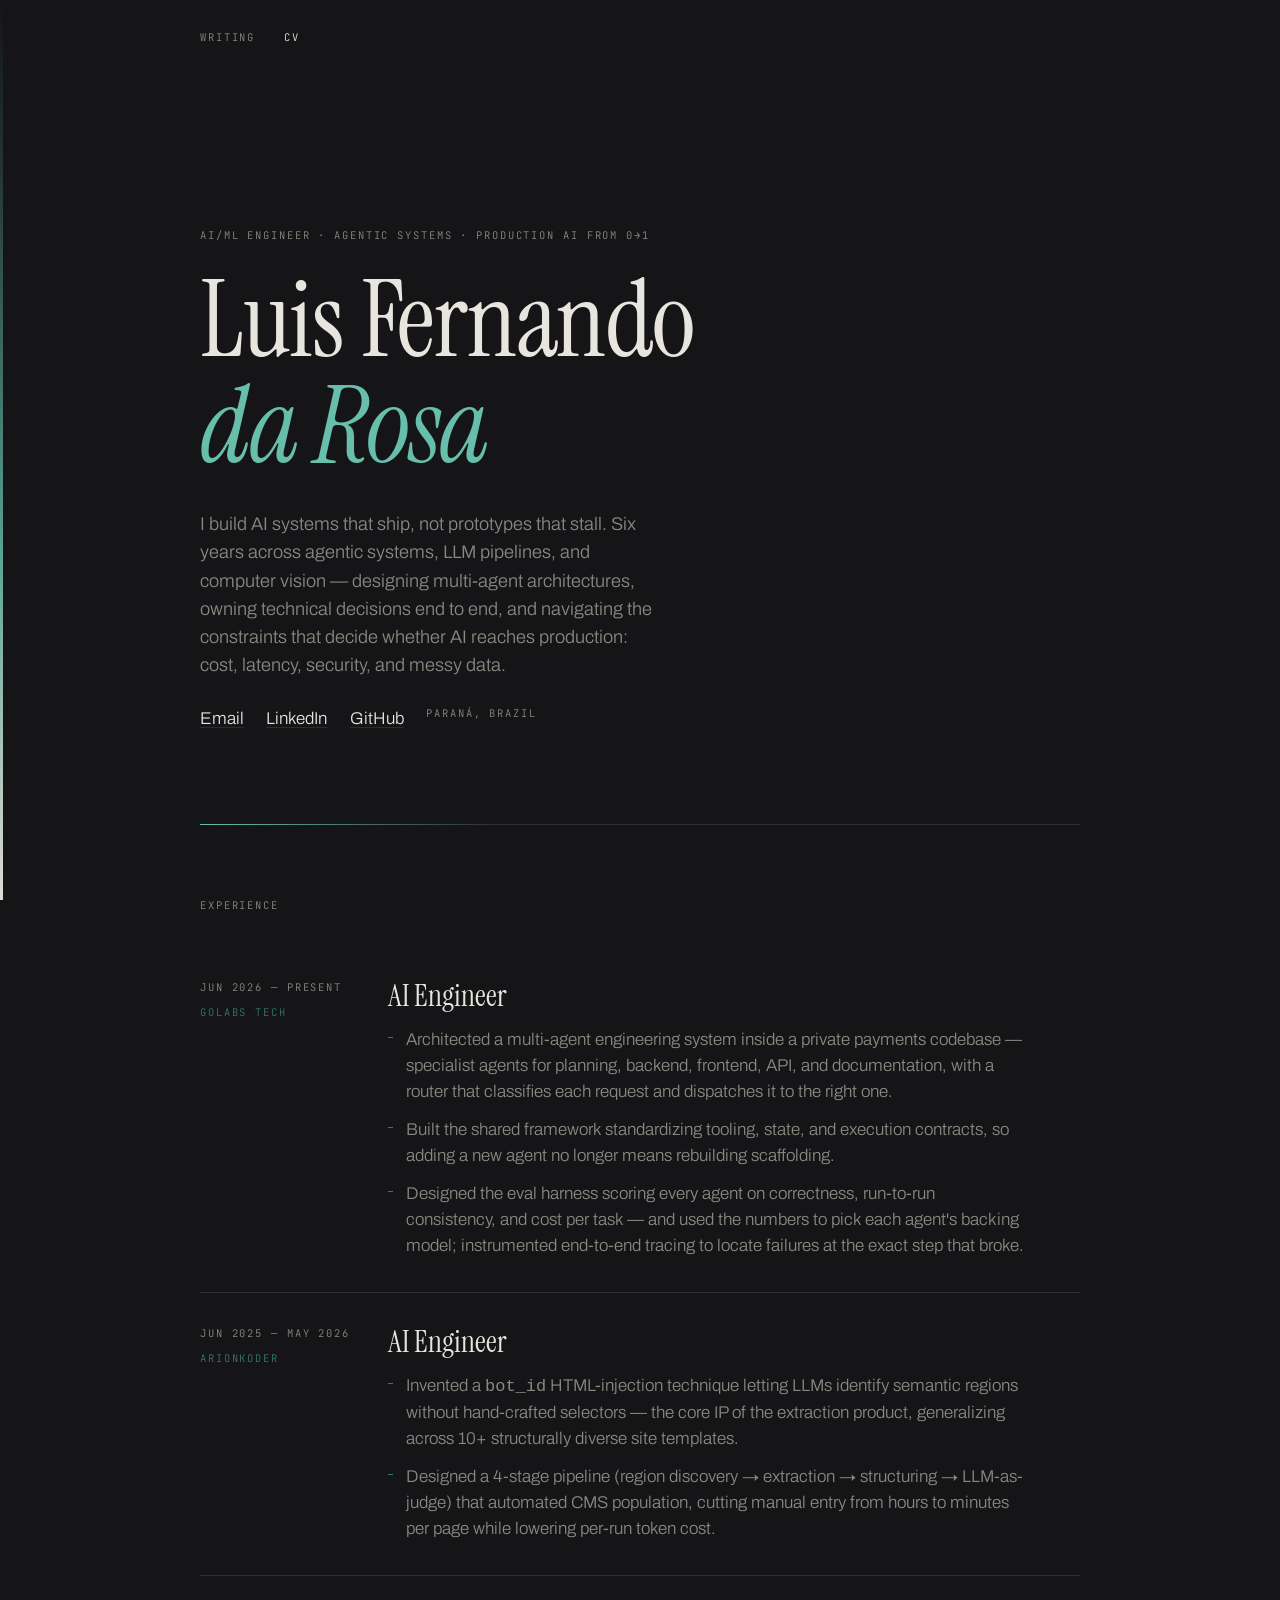
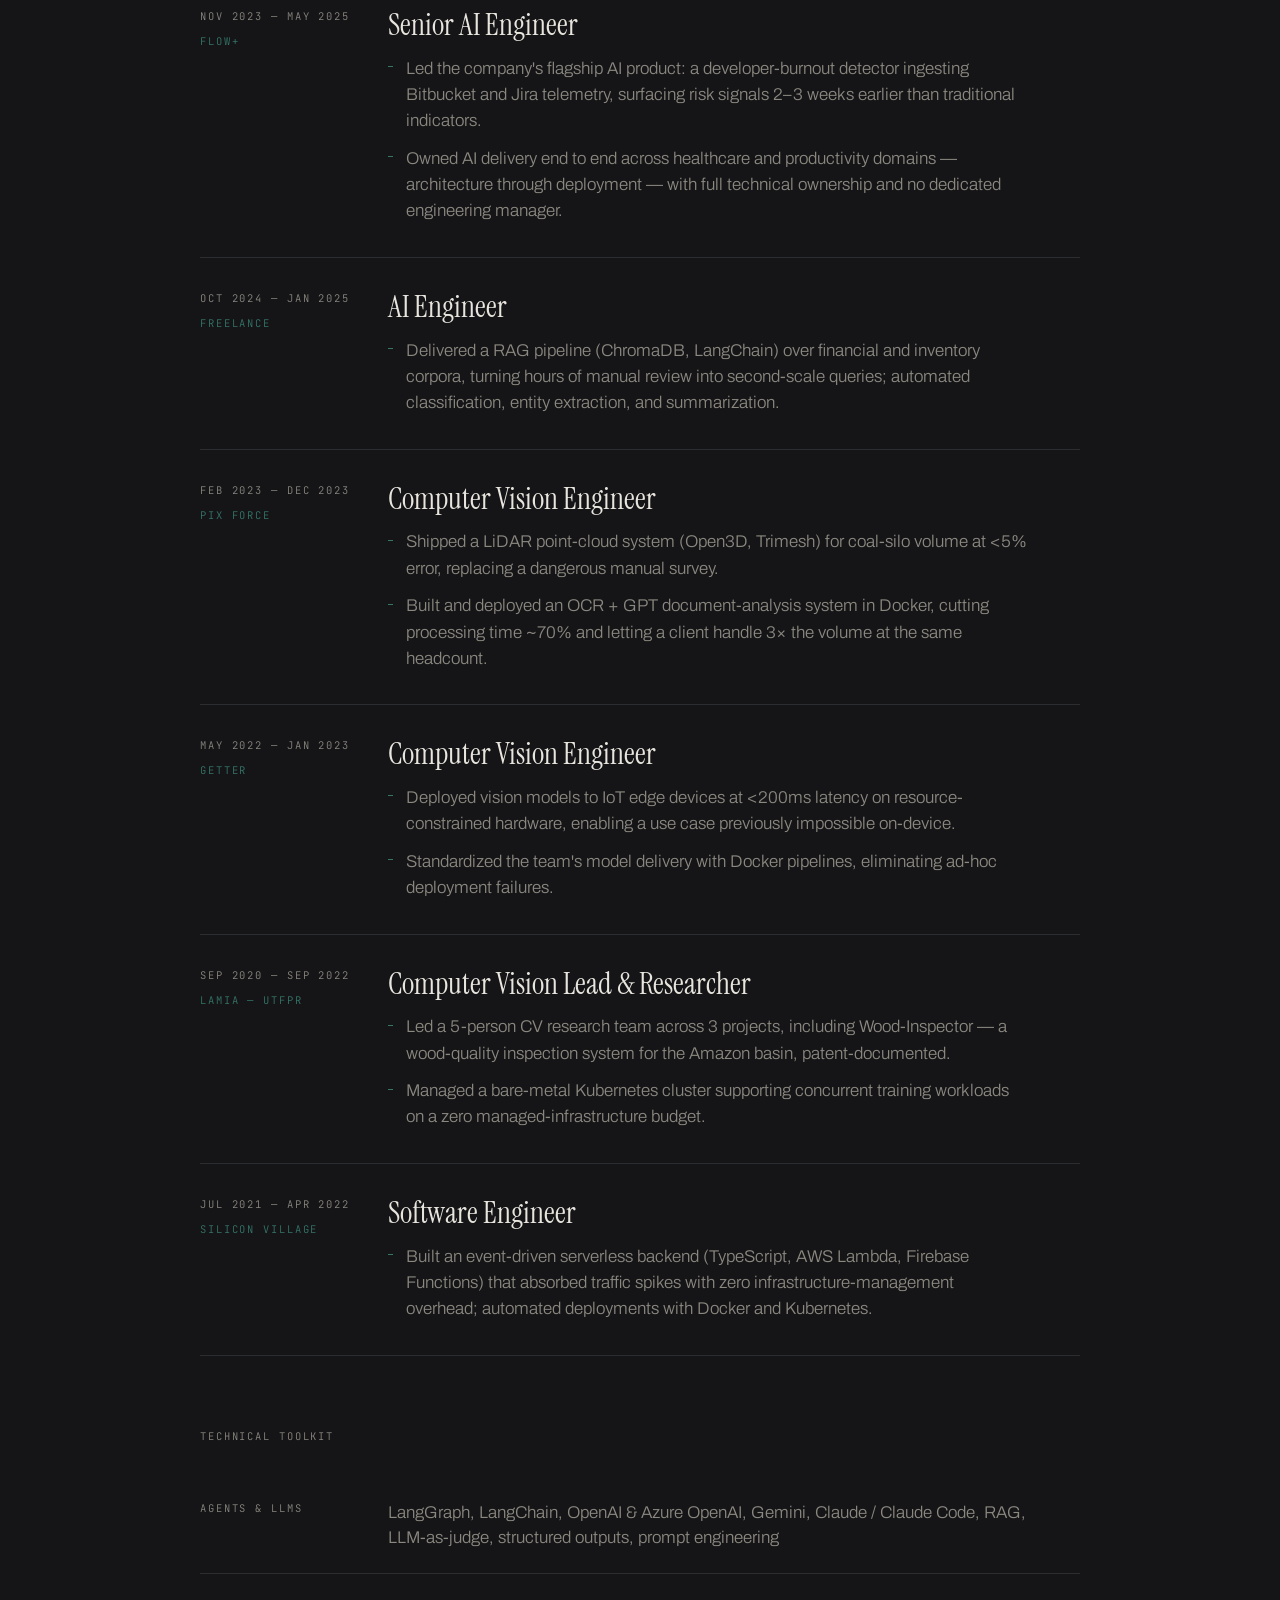
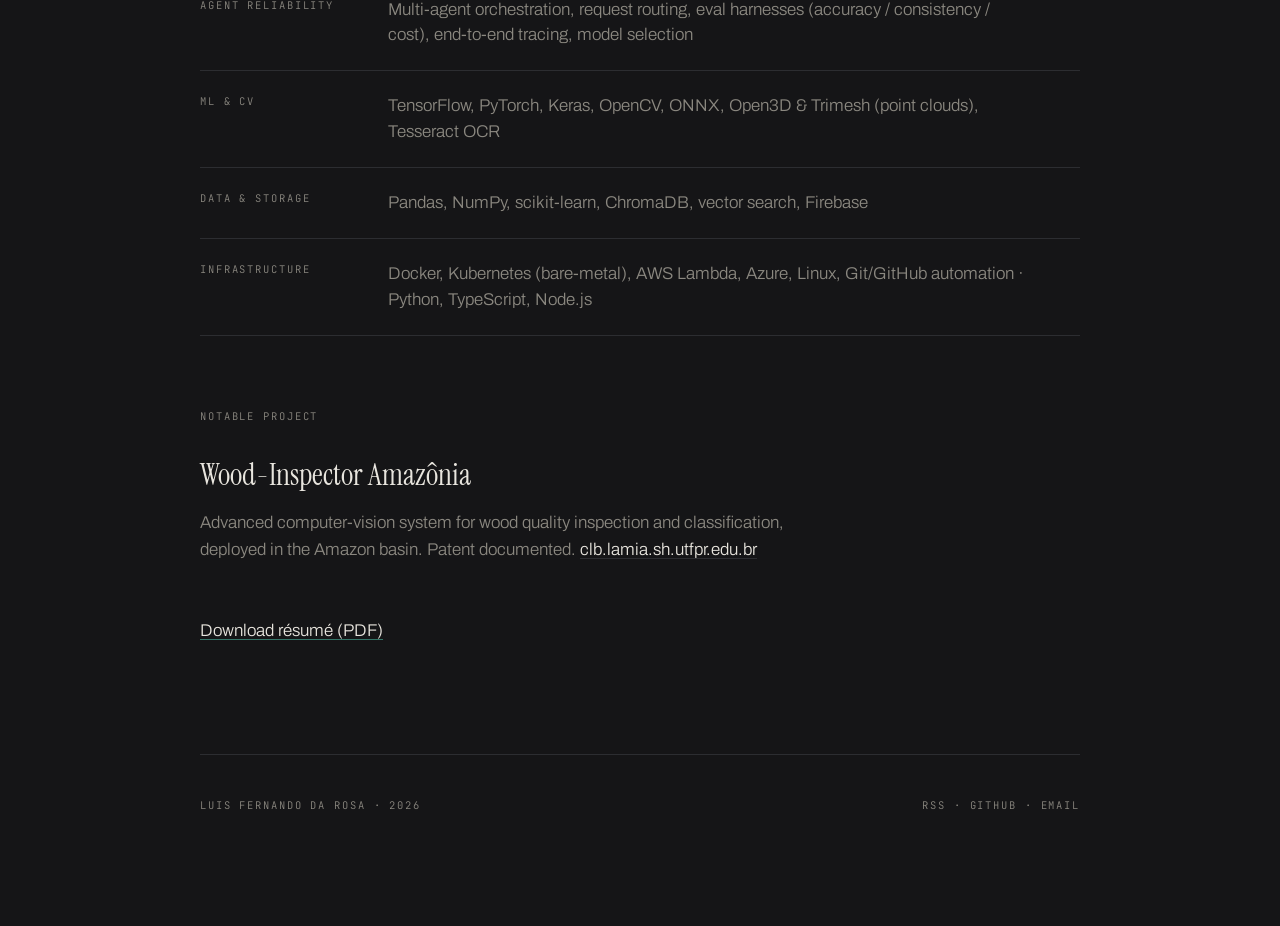
==== cv.html @ c7a93b32 "feat: add experience-led CV page in the Bevel style Co-Authored-By: Claude Opus 4.8 <noreply@anthrop" ====
<!DOCTYPE html>
<html lang="en">
<head>
<meta charset="utf-8">
<meta name="viewport" content="width=device-width, initial-scale=1">
<title>CV · Luis Fernando da Rosa</title>
<link rel="preconnect" href="https://fonts.googleapis.com">
<link rel="preconnect" href="https://fonts.gstatic.com" crossorigin>
<link href="https://fonts.googleapis.com/css2?family=Instrument+Serif:ital@0;1&family=Archivo:wght@300;400;500&family=JetBrains+Mono:wght@400&display=swap" rel="stylesheet">
<link rel="stylesheet" href="assets/css/bevel.css">
</head>
<body>
<div class="bevel" aria-hidden="true"></div>

<div class="wrap">
  <nav class="topnav" aria-label="Primary">
    <a class="label" href="index.html">Writing</a>
    <a class="label" href="cv.html" aria-current="page">CV</a>
  </nav>

  <header class="masthead">
    <div class="label">AI/ML Engineer · Agentic Systems · Production AI from 0→1</div>
    <h1 class="namemark">Luis Fernando <em>da Rosa</em></h1>
    <p class="cv-lede">I build AI systems that ship, not prototypes that stall. Six years across agentic systems, LLM pipelines, and computer vision — designing multi-agent architectures, owning technical decisions end to end, and navigating the constraints that decide whether AI reaches production: cost, latency, security, and messy data.</p>
    <div class="cv-contact">
      <a href="mailto:luis.fer.rosa@hotmail.com">Email</a>
      <a href="https://www.linkedin.com/in/luisfernandodarosa">LinkedIn</a>
      <a href="https://github.com/LuisFernandoRosa">GitHub</a>
      <span class="label">Paraná, Brazil</span>
    </div>
    <div class="edge-rule"></div>
  </header>

  <section class="cv-section" aria-label="Experience">
    <span class="label">Experience</span>

    <div class="role">
      <div class="role-side"><span class="label">Jun 2026 — Present</span><span class="label">Golabs Tech</span></div>
      <div>
        <h2 class="role-title">AI Engineer</h2>
        <ul class="role-bullets">
          <li>Architected a multi-agent engineering system inside a private payments codebase — specialist agents for planning, backend, frontend, API, and documentation, with a router that classifies each request and dispatches it to the right one.</li>
          <li>Built the shared framework standardizing tooling, state, and execution contracts, so adding a new agent no longer means rebuilding scaffolding.</li>
          <li>Designed the eval harness scoring every agent on correctness, run-to-run consistency, and cost per task — and used the numbers to pick each agent's backing model; instrumented end-to-end tracing to locate failures at the exact step that broke.</li>
        </ul>
      </div>
    </div>

    <div class="role">
      <div class="role-side"><span class="label">Jun 2025 — May 2026</span><span class="label">Arionkoder</span></div>
      <div>
        <h2 class="role-title">AI Engineer</h2>
        <ul class="role-bullets">
          <li>Invented a <code>bot_id</code> HTML-injection technique letting LLMs identify semantic regions without hand-crafted selectors — the core IP of the extraction product, generalizing across 10+ structurally diverse site templates.</li>
          <li>Designed a 4-stage pipeline (region discovery → extraction → structuring → LLM-as-judge) that automated CMS population, cutting manual entry from hours to minutes per page while lowering per-run token cost.</li>
        </ul>
      </div>
    </div>

    <div class="role">
      <div class="role-side"><span class="label">Nov 2023 — May 2025</span><span class="label">Flow+</span></div>
      <div>
        <h2 class="role-title">Senior AI Engineer</h2>
        <ul class="role-bullets">
          <li>Led the company's flagship AI product: a developer-burnout detector ingesting Bitbucket and Jira telemetry, surfacing risk signals 2–3 weeks earlier than traditional indicators.</li>
          <li>Owned AI delivery end to end across healthcare and productivity domains — architecture through deployment — with full technical ownership and no dedicated engineering manager.</li>
        </ul>
      </div>
    </div>

    <div class="role">
      <div class="role-side"><span class="label">Oct 2024 — Jan 2025</span><span class="label">Freelance</span></div>
      <div>
        <h2 class="role-title">AI Engineer</h2>
        <ul class="role-bullets">
          <li>Delivered a RAG pipeline (ChromaDB, LangChain) over financial and inventory corpora, turning hours of manual review into second-scale queries; automated classification, entity extraction, and summarization.</li>
        </ul>
      </div>
    </div>

    <div class="role">
      <div class="role-side"><span class="label">Feb 2023 — Dec 2023</span><span class="label">Pix Force</span></div>
      <div>
        <h2 class="role-title">Computer Vision Engineer</h2>
        <ul class="role-bullets">
          <li>Shipped a LiDAR point-cloud system (Open3D, Trimesh) for coal-silo volume at &lt;5% error, replacing a dangerous manual survey.</li>
          <li>Built and deployed an OCR + GPT document-analysis system in Docker, cutting processing time ~70% and letting a client handle 3× the volume at the same headcount.</li>
        </ul>
      </div>
    </div>

    <div class="role">
      <div class="role-side"><span class="label">May 2022 — Jan 2023</span><span class="label">GETTER</span></div>
      <div>
        <h2 class="role-title">Computer Vision Engineer</h2>
        <ul class="role-bullets">
          <li>Deployed vision models to IoT edge devices at &lt;200ms latency on resource-constrained hardware, enabling a use case previously impossible on-device.</li>
          <li>Standardized the team's model delivery with Docker pipelines, eliminating ad-hoc deployment failures.</li>
        </ul>
      </div>
    </div>

    <div class="role">
      <div class="role-side"><span class="label">Sep 2020 — Sep 2022</span><span class="label">LAMIA — UTFPR</span></div>
      <div>
        <h2 class="role-title">Computer Vision Lead &amp; Researcher</h2>
        <ul class="role-bullets">
          <li>Led a 5-person CV research team across 3 projects, including Wood-Inspector — a wood-quality inspection system for the Amazon basin, patent-documented.</li>
          <li>Managed a bare-metal Kubernetes cluster supporting concurrent training workloads on a zero managed-infrastructure budget.</li>
        </ul>
      </div>
    </div>

    <div class="role">
      <div class="role-side"><span class="label">Jul 2021 — Apr 2022</span><span class="label">Silicon Village</span></div>
      <div>
        <h2 class="role-title">Software Engineer</h2>
        <ul class="role-bullets">
          <li>Built an event-driven serverless backend (TypeScript, AWS Lambda, Firebase Functions) that absorbed traffic spikes with zero infrastructure-management overhead; automated deployments with Docker and Kubernetes.</li>
        </ul>
      </div>
    </div>
  </section>

  <section class="cv-section" aria-label="Technical toolkit">
    <span class="label">Technical toolkit</span>
    <dl class="toolkit-grid">
      <div class="toolkit"><dt class="label">Agents &amp; LLMs</dt><dd>LangGraph, LangChain, OpenAI &amp; Azure OpenAI, Gemini, Claude / Claude Code, RAG, LLM-as-judge, structured outputs, prompt engineering</dd></div>
      <div class="toolkit"><dt class="label">Agent reliability</dt><dd>Multi-agent orchestration, request routing, eval harnesses (accuracy / consistency / cost), end-to-end tracing, model selection</dd></div>
      <div class="toolkit"><dt class="label">ML &amp; CV</dt><dd>TensorFlow, PyTorch, Keras, OpenCV, ONNX, Open3D &amp; Trimesh (point clouds), Tesseract OCR</dd></div>
      <div class="toolkit"><dt class="label">Data &amp; storage</dt><dd>Pandas, NumPy, scikit-learn, ChromaDB, vector search, Firebase</dd></div>
      <div class="toolkit"><dt class="label">Infrastructure</dt><dd>Docker, Kubernetes (bare-metal), AWS Lambda, Azure, Linux, Git/GitHub automation · Python, TypeScript, Node.js</dd></div>
    </dl>
  </section>

  <section class="cv-section" aria-label="Notable project">
    <span class="label">Notable project</span>
    <h2 class="role-title">Wood-Inspector Amazônia</h2>
    <p class="project-note">Advanced computer-vision system for wood quality inspection and classification, deployed in the Amazon basin. Patent documented. <a href="https://clb.lamia.sh.utfpr.edu.br">clb.lamia.sh.utfpr.edu.br</a></p>
    <p class="cv-download"><a href="assets/Luis-Fernando-Rosa-Resume.pdf">Download résumé (PDF)</a></p>
  </section>

  <footer>
    <span class="label">Luis Fernando da Rosa · 2026</span>
    <span class="label">RSS · GitHub · Email</span>
  </footer>
</div>
</body>
</html>
---- assets/css/bevel.css ----
/* ============================================================
   BEVEL — design tokens (SINGLE SOURCE OF TRUTH)
   Change the accent color or fonts HERE and nowhere else.
   - Accent: --accent  (must pass shine rule: L >= 0.68, C >= 0.07)
   - Fonts:  --display / --body / --util
     NOTE: font *files* load via the Google Fonts <link> in the
     <head> of each HTML page — changing a typeface means updating
     BOTH the variable below AND that <link>.
   See docs/design-system.md §2 (colour) and §3 (typography).
   ============================================================ */
:root{
  --void:#151517;
  --surface:#1C1D20;
  --bone:#E8E5DE;
  --muted:#8B8880;
  --accent:#66BEAB;        /* chrysocolla */
  --accent-deep:#357669;
  --hair:#2C2D31;
  --display:"Instrument Serif",Georgia,serif;
  --body:"Archivo",system-ui,sans-serif;
  --util:"JetBrains Mono",ui-monospace,monospace;
  --portrait:url("../img/portrait.jpg");
}
*{box-sizing:border-box;margin:0;padding:0}
html{-webkit-text-size-adjust:100%}
body{
  background:var(--void);color:var(--bone);
  font-family:var(--body);font-weight:300;
  font-size:17px;line-height:1.7;-webkit-font-smoothing:antialiased;
}
a{color:inherit;text-decoration:none}
:focus-visible{outline:1px solid var(--accent);outline-offset:6px}
.wrap{max-width:960px;margin:0 auto;padding:0 40px;position:relative;z-index:1}

.bevel{
  position:fixed;left:0;top:0;bottom:0;width:3px;z-index:5;
  background:linear-gradient(to bottom,
    rgba(0,0,0,0) 0%,
    color-mix(in srgb,var(--accent) 18%,transparent) 18%,
    color-mix(in srgb,var(--accent) 85%,transparent) 62%,
    rgba(232,229,222,.95) 100%);
}
.label{
  font-family:var(--util);font-size:10.5px;
  letter-spacing:.18em;text-transform:uppercase;color:var(--muted);
}

/* ---------- bled portrait ---------- */
.bleed{
  position:absolute;top:0;right:0;z-index:0;
  width:56%;height:min(880px,102vh);overflow:hidden;pointer-events:none;
}
.bleed-img{
  position:absolute;inset:0;
  background-image:var(--portrait);
  background-size:auto 116%;background-position:58% 90%;
  filter:saturate(.42) contrast(1.04) brightness(.86);
  -webkit-mask-image:linear-gradient(to left,#000 0%,#000 42%,rgba(0,0,0,.62) 68%,rgba(0,0,0,.16) 87%,transparent 100%);
  mask-image:linear-gradient(to left,#000 0%,#000 42%,rgba(0,0,0,.62) 68%,rgba(0,0,0,.16) 87%,transparent 100%);
}
.bleed::after{
  content:"";position:absolute;inset:0;
  background:linear-gradient(to bottom,var(--void) 0%,rgba(21,21,23,0) 20%,rgba(21,21,23,0) 58%,var(--void) 100%);
}

/* ---------- masthead ---------- */
.masthead{padding:20vh 0 0}
.namemark{
  font-family:var(--display);font-weight:400;
  font-size:clamp(3.2rem,9.5vw,6.6rem);
  line-height:1;letter-spacing:-.012em;margin:1.5rem 0 0;max-width:11ch;
}
.namemark em{font-style:italic;color:var(--accent)}
.standfirst{max-width:32ch;margin-top:1.9rem;font-size:1.14rem;line-height:1.55;color:var(--muted)}
.edge-rule{height:1px;margin-top:10vh;background:linear-gradient(to right,var(--accent),var(--hair) 34%,var(--hair))}

/* ---------- top nav ---------- */
.topnav{display:flex;gap:1.8rem;padding:3.2vh 0 0;align-items:baseline}
.topnav a{transition:color .45s ease}
.topnav a:hover,.topnav a:focus-visible{color:var(--bone)}
.topnav a[aria-current="page"]{color:var(--bone)}

/* ---------- empty state ---------- */
.empty{color:var(--muted);max-width:44ch;padding:1.4rem 0 2rem}
.empty a{color:var(--bone);text-decoration:underline;text-underline-offset:3px;text-decoration-color:var(--hair)}
.empty a:hover{text-decoration-color:var(--accent)}

/* ---------- index ---------- */
.section-head{display:flex;justify-content:space-between;align-items:baseline;padding:2.2rem 0 1.4rem}
.entry{
  display:grid;grid-template-columns:130px 1fr;gap:2.4rem;
  padding:2.3rem 1.6rem 2.3rem 1.4rem;
  border-bottom:1px solid var(--hair);position:relative;transition:background .45s ease;
}
.entry::before{
  content:"";position:absolute;left:0;top:50%;transform:translateY(-50%);
  width:1px;height:0;background:var(--accent);
  transition:height .45s cubic-bezier(.2,.8,.3,1);
}
.entry:hover,.entry:focus-visible{background:var(--surface)}
.entry:hover::before,.entry:focus-visible::before{height:64%}
.entry-side{padding-top:.34rem}
.entry-side .label{display:block}
.entry-side .label + .label{margin-top:.45rem;color:var(--accent-deep)}
.entry-title{font-family:var(--display);font-weight:400;font-size:clamp(1.55rem,3.6vw,2.4rem);line-height:1.13;max-width:24ch}
.entry-dek{margin-top:.65rem;color:var(--muted);font-size:1rem;max-width:54ch;line-height:1.55}

/* ---------- reading ---------- */
.sample{padding:12vh 0 0}
.sample-head{font-family:var(--display);font-weight:400;font-size:clamp(2.4rem,6.4vw,4.2rem);line-height:1.03;max-width:15ch;margin-top:1.4rem}
.sample-meta{margin-top:1.8rem;padding-top:1.1rem;border-top:1px solid var(--hair)}
.prose{max-width:60ch;margin-top:3.2rem;font-size:1.08rem}
.prose p{margin-bottom:1.5rem}
.prose em{font-family:var(--display);font-style:italic;font-size:1.12em;color:var(--bone)}
.pull{
  font-family:var(--display);font-size:1.85rem;line-height:1.28;
  margin:3rem 0;padding:1.6rem 0 1.6rem 1.8rem;
  border-left:1px solid var(--accent);max-width:26ch;
}
footer{margin-top:12vh;padding:2.6rem 0 7rem;border-top:1px solid var(--hair);display:flex;justify-content:space-between;flex-wrap:wrap;gap:1rem}

/* ---------- cv ---------- */
.cv-lede{max-width:46ch;margin-top:1.9rem;font-size:1.14rem;line-height:1.55;color:var(--muted)}
.cv-contact{display:flex;flex-wrap:wrap;gap:1.4rem;margin-top:1.6rem}
.cv-contact a{color:var(--bone);text-decoration:underline;text-underline-offset:3px;text-decoration-color:var(--hair)}
.cv-contact a:hover{text-decoration-color:var(--accent)}

.cv-section{padding:8vh 0 0}
.cv-section > .label{display:block;margin-bottom:2rem}

.role{display:grid;grid-template-columns:150px 1fr;gap:2.4rem;padding:2rem 0;border-bottom:1px solid var(--hair)}
.role-side .label{display:block}
.role-side .label + .label{margin-top:.45rem;color:var(--accent-deep)}
.role-title{font-family:var(--display);font-weight:400;font-size:clamp(1.4rem,3vw,1.9rem);line-height:1.15}
.role-bullets{list-style:none;margin-top:.8rem}
.role-bullets li{color:var(--muted);max-width:64ch;line-height:1.55;padding-left:1.1rem;position:relative;margin-top:.7rem}
.role-bullets li::before{content:"";position:absolute;left:0;top:.62em;width:5px;height:1px;background:var(--accent-deep)}

.toolkit{display:grid;grid-template-columns:150px 1fr;gap:2.4rem;padding:1.4rem 0;border-bottom:1px solid var(--hair)}
.toolkit dt{grid-column:1}
.toolkit dd{grid-column:2;color:var(--muted);max-width:64ch;line-height:1.5}
.toolkit-grid{display:contents}

.project-note{color:var(--muted);max-width:60ch;margin-top:1rem;line-height:1.6}
.project-note a{color:var(--bone);text-decoration:underline;text-underline-offset:3px;text-decoration-color:var(--hair)}
.project-note a:hover{text-decoration-color:var(--accent)}

.cv-download{margin-top:6vh}
.cv-download a{color:var(--bone);text-decoration:underline;text-underline-offset:3px;text-decoration-color:var(--accent-deep)}
.cv-download a:hover{text-decoration-color:var(--accent)}

@media (max-width:680px){
  .role,.toolkit{grid-template-columns:1fr;gap:.8rem}
  .role-side{display:flex;gap:1.4rem}
  .role-side .label + .label{margin-top:0}
  .toolkit dt{margin-bottom:.3rem}
}

@media (max-width:680px){
  .wrap{padding:0 26px}
  .masthead{padding-top:26vh}
  .namemark{max-width:none}
  .bleed{width:100%;height:62vh}
  .bleed-img{
    filter:saturate(.35) contrast(1.02) brightness(.42);
    -webkit-mask-image:linear-gradient(to bottom,#000 0%,rgba(0,0,0,.5) 55%,transparent 100%);
    mask-image:linear-gradient(to bottom,#000 0%,rgba(0,0,0,.5) 55%,transparent 100%);
  }
  .entry{grid-template-columns:1fr;gap:.9rem;padding:2rem 0 2rem 1.2rem}
  .entry-side{display:flex;gap:1.4rem;padding-top:0}
  .entry-side .label + .label{margin-top:0}
}
@media (prefers-reduced-motion:reduce){*{transition:none!important;animation:none!important}}
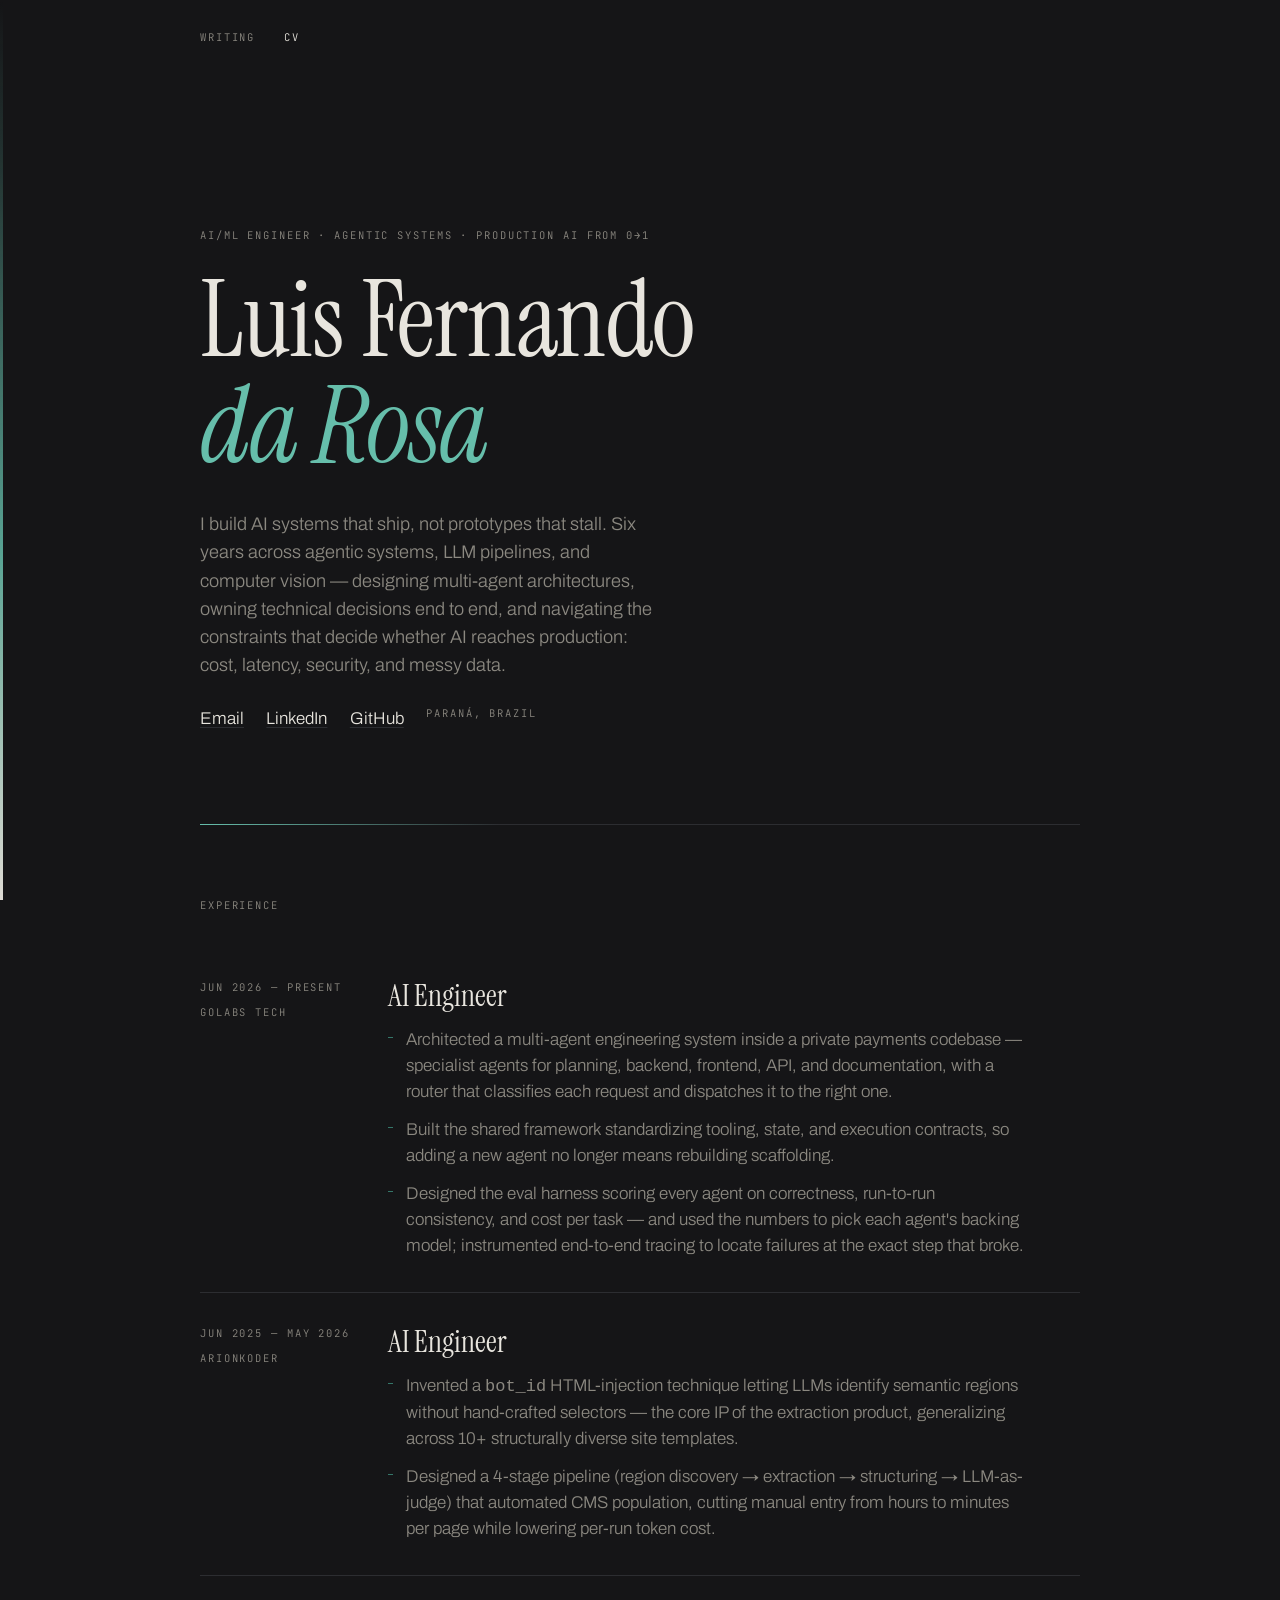
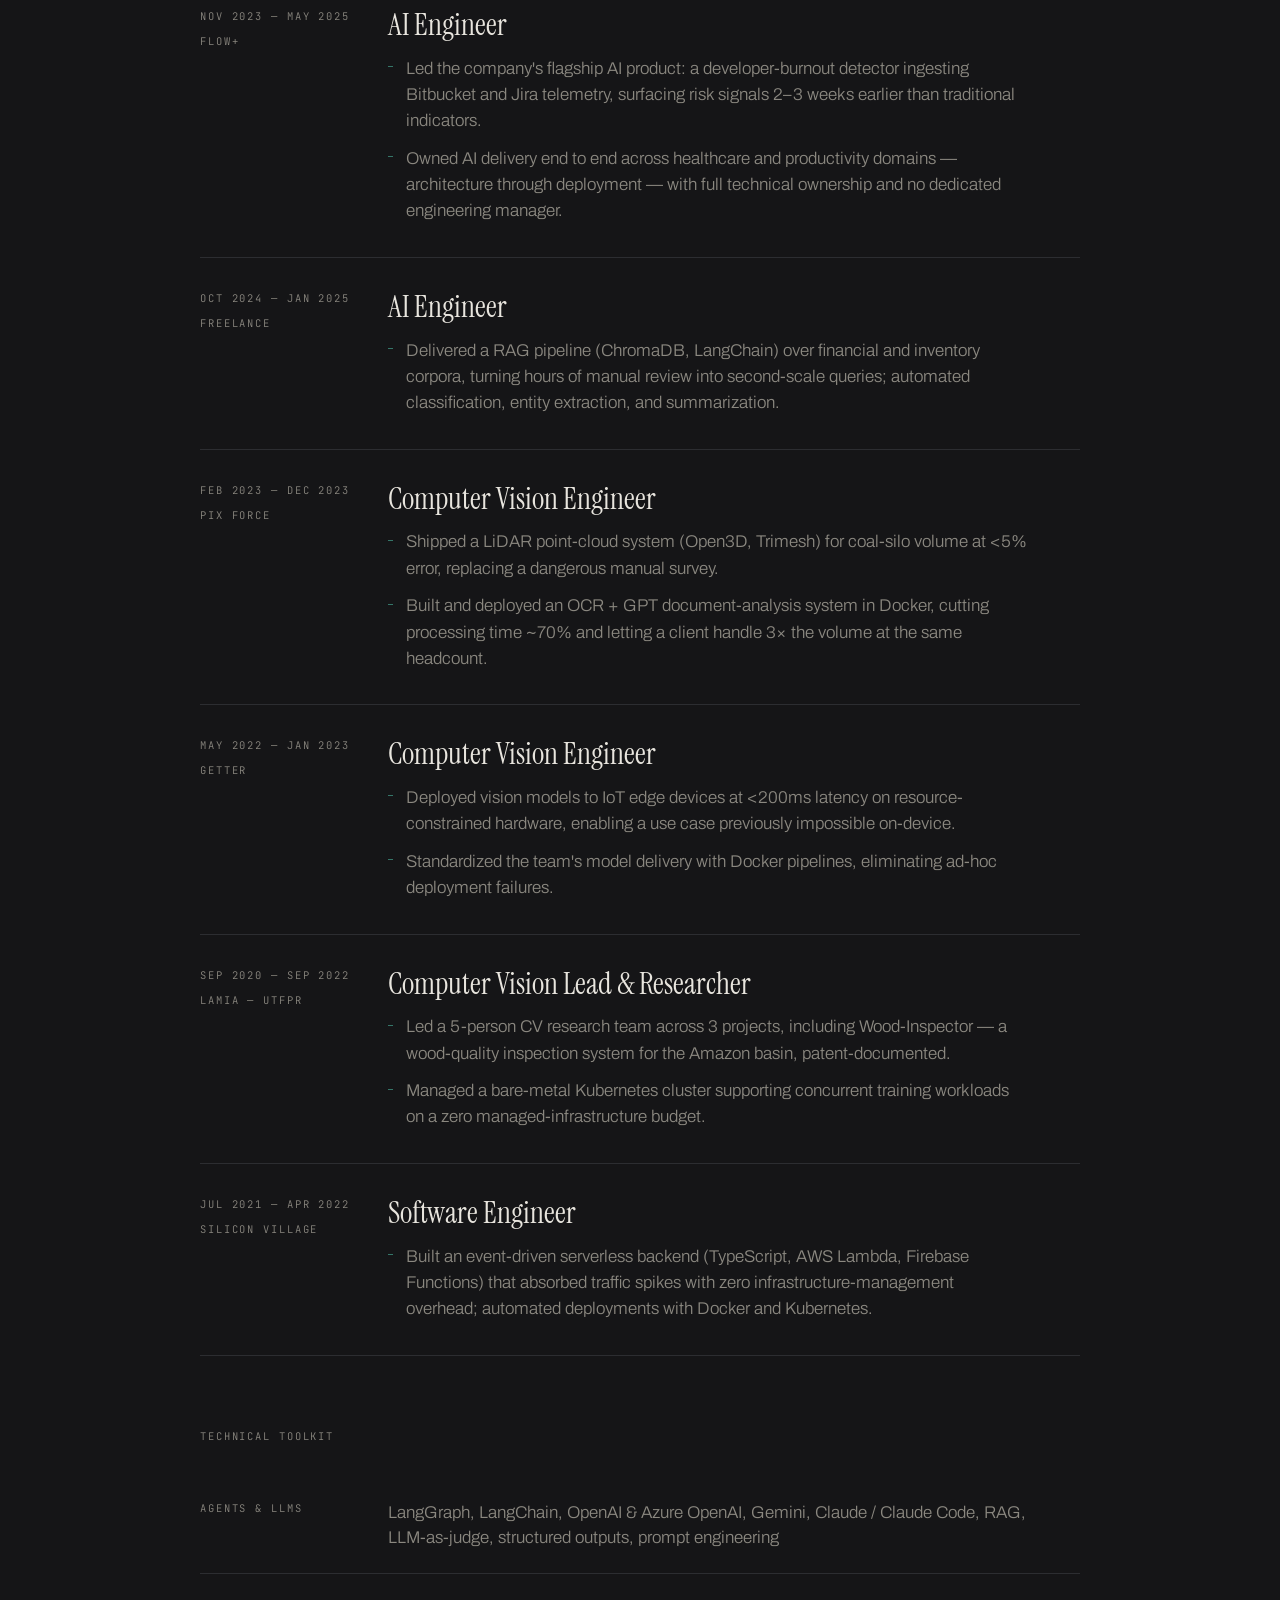
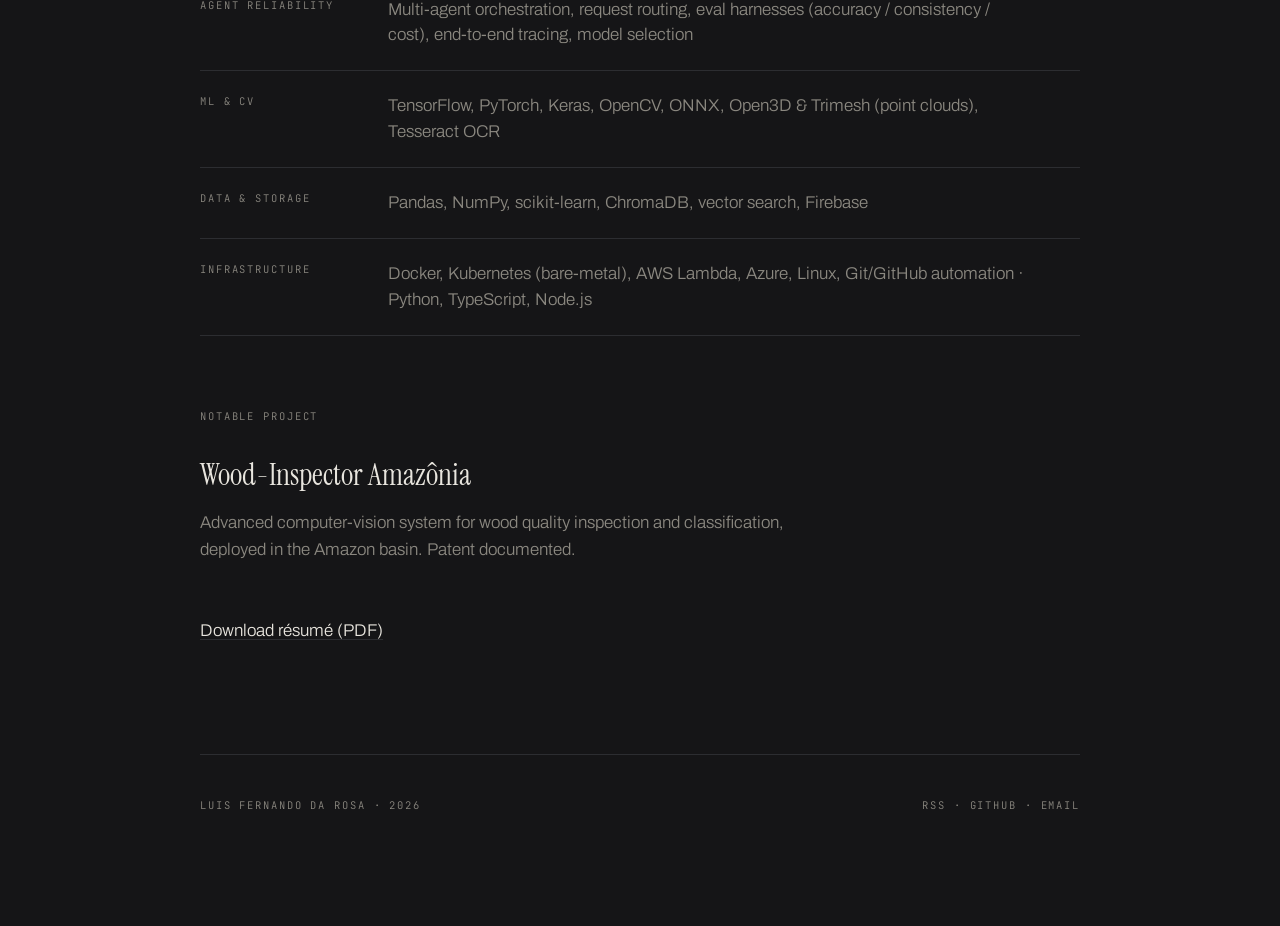
==== commit c4f99022: "fix: final review wave — F1-F8 (link, contrast, mobile CSS, landmarks, title) Remove dead external l" ====
--- a/cv.html
+++ b/cv.html
@@ -31,6 +31,7 @@
     <div class="edge-rule"></div>
   </header>
 
+  <main>
   <section class="cv-section" aria-label="Experience">
     <span class="label">Experience</span>
 
@@ -60,7 +61,7 @@
     <div class="role">
       <div class="role-side"><span class="label">Nov 2023 — May 2025</span><span class="label">Flow+</span></div>
       <div>
-        <h2 class="role-title">Senior AI Engineer</h2>
+        <h2 class="role-title">AI Engineer</h2>
         <ul class="role-bullets">
           <li>Led the company's flagship AI product: a developer-burnout detector ingesting Bitbucket and Jira telemetry, surfacing risk signals 2–3 weeks earlier than traditional indicators.</li>
           <li>Owned AI delivery end to end across healthcare and productivity domains — architecture through deployment — with full technical ownership and no dedicated engineering manager.</li>
@@ -136,9 +137,10 @@
   <section class="cv-section" aria-label="Notable project">
     <span class="label">Notable project</span>
     <h2 class="role-title">Wood-Inspector Amazônia</h2>
-    <p class="project-note">Advanced computer-vision system for wood quality inspection and classification, deployed in the Amazon basin. Patent documented. <a href="https://clb.lamia.sh.utfpr.edu.br">clb.lamia.sh.utfpr.edu.br</a></p>
+    <p class="project-note">Advanced computer-vision system for wood quality inspection and classification, deployed in the Amazon basin. Patent documented.</p>
     <p class="cv-download"><a href="assets/Luis-Fernando-Rosa-Resume.pdf">Download résumé (PDF)</a></p>
   </section>
+  </main>
 
   <footer>
     <span class="label">Luis Fernando da Rosa · 2026</span>
--- a/assets/css/bevel.css
+++ b/assets/css/bevel.css
@@ -130,7 +130,7 @@
 
 .role{display:grid;grid-template-columns:150px 1fr;gap:2.4rem;padding:2rem 0;border-bottom:1px solid var(--hair)}
 .role-side .label{display:block}
-.role-side .label + .label{margin-top:.45rem;color:var(--accent-deep)}
+.role-side .label + .label{margin-top:.45rem}
 .role-title{font-family:var(--display);font-weight:400;font-size:clamp(1.4rem,3vw,1.9rem);line-height:1.15}
 .role-bullets{list-style:none;margin-top:.8rem}
 .role-bullets li{color:var(--muted);max-width:64ch;line-height:1.55;padding-left:1.1rem;position:relative;margin-top:.7rem}
@@ -139,20 +139,20 @@
 .toolkit{display:grid;grid-template-columns:150px 1fr;gap:2.4rem;padding:1.4rem 0;border-bottom:1px solid var(--hair)}
 .toolkit dt{grid-column:1}
 .toolkit dd{grid-column:2;color:var(--muted);max-width:64ch;line-height:1.5}
-.toolkit-grid{display:contents}
 
 .project-note{color:var(--muted);max-width:60ch;margin-top:1rem;line-height:1.6}
 .project-note a{color:var(--bone);text-decoration:underline;text-underline-offset:3px;text-decoration-color:var(--hair)}
 .project-note a:hover{text-decoration-color:var(--accent)}
 
 .cv-download{margin-top:6vh}
-.cv-download a{color:var(--bone);text-decoration:underline;text-underline-offset:3px;text-decoration-color:var(--accent-deep)}
+.cv-download a{color:var(--bone);text-decoration:underline;text-underline-offset:3px;text-decoration-color:var(--hair)}
 .cv-download a:hover{text-decoration-color:var(--accent)}
 
 @media (max-width:680px){
   .role,.toolkit{grid-template-columns:1fr;gap:.8rem}
-  .role-side{display:flex;gap:1.4rem}
+  .role-side{display:flex;gap:1.4rem;flex-wrap:wrap;row-gap:.3rem}
   .role-side .label + .label{margin-top:0}
+  .toolkit dt,.toolkit dd{grid-column:auto}
   .toolkit dt{margin-bottom:.3rem}
 }
 
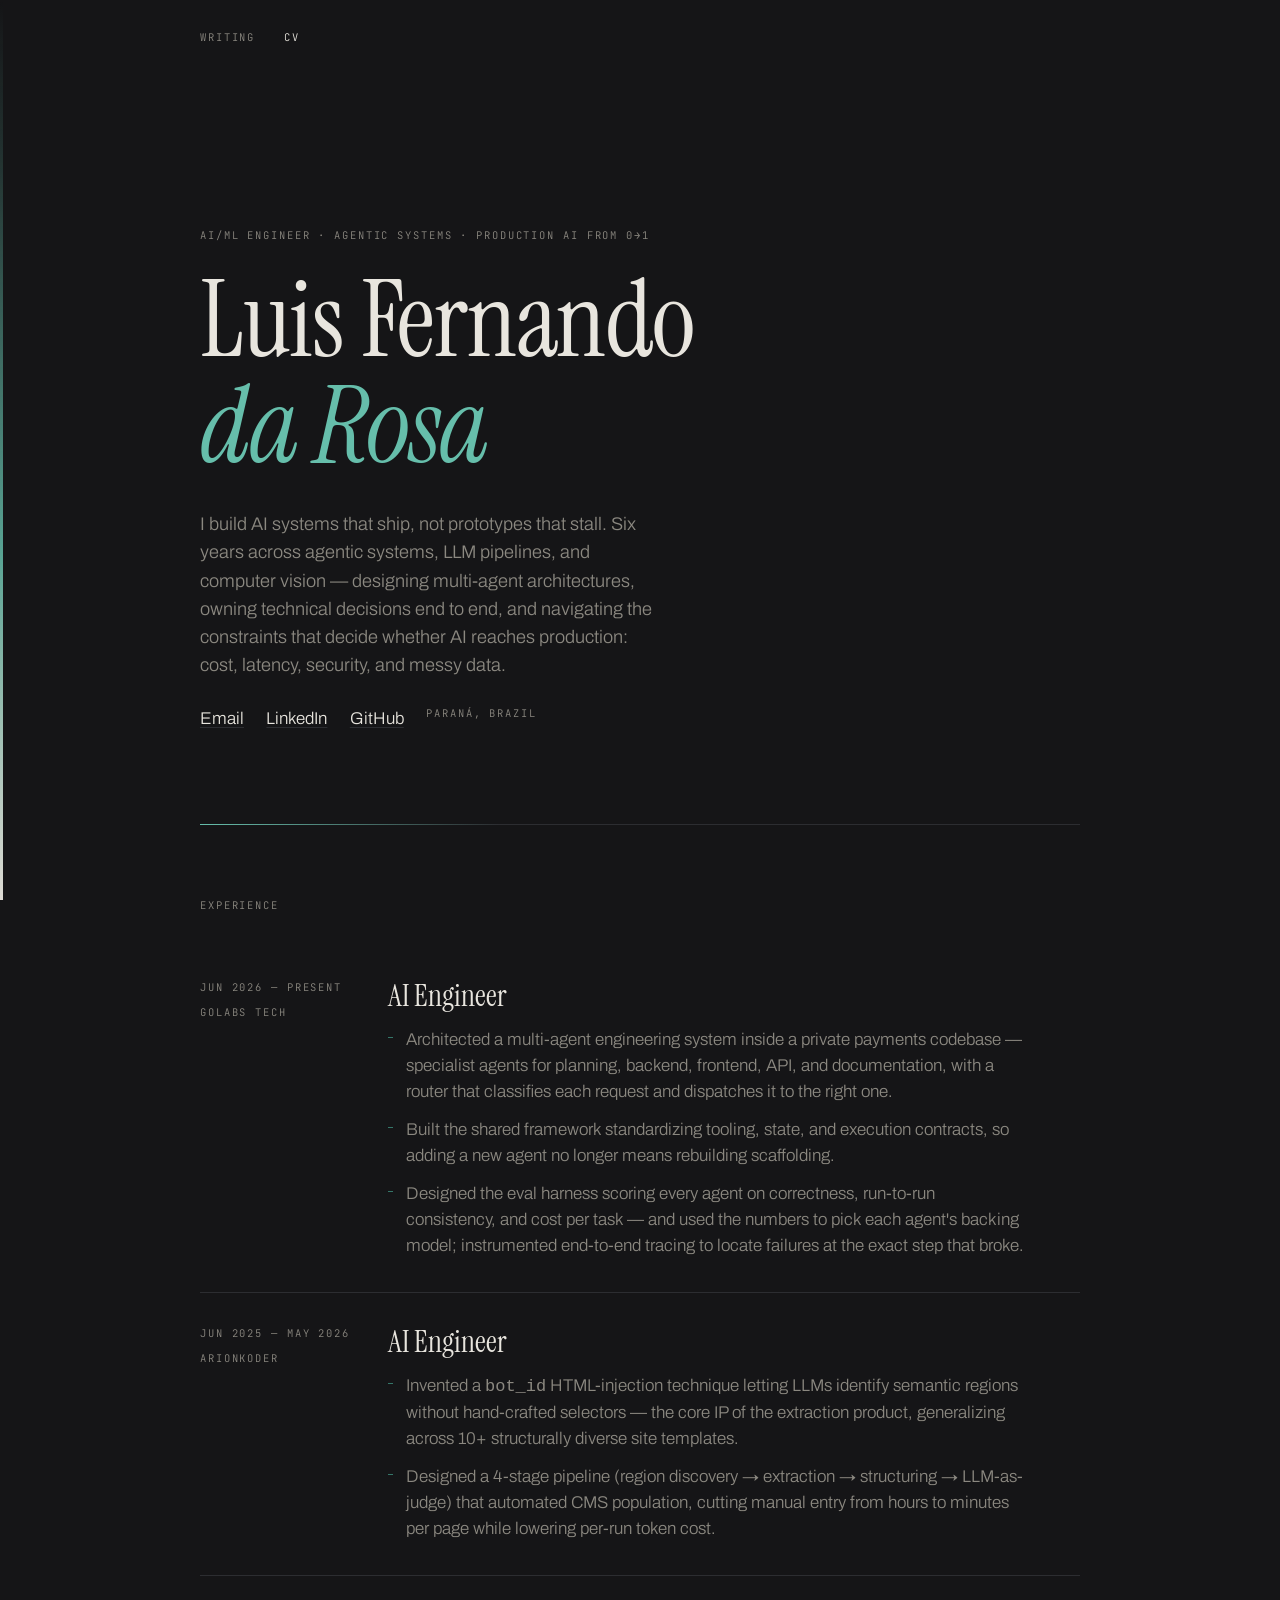
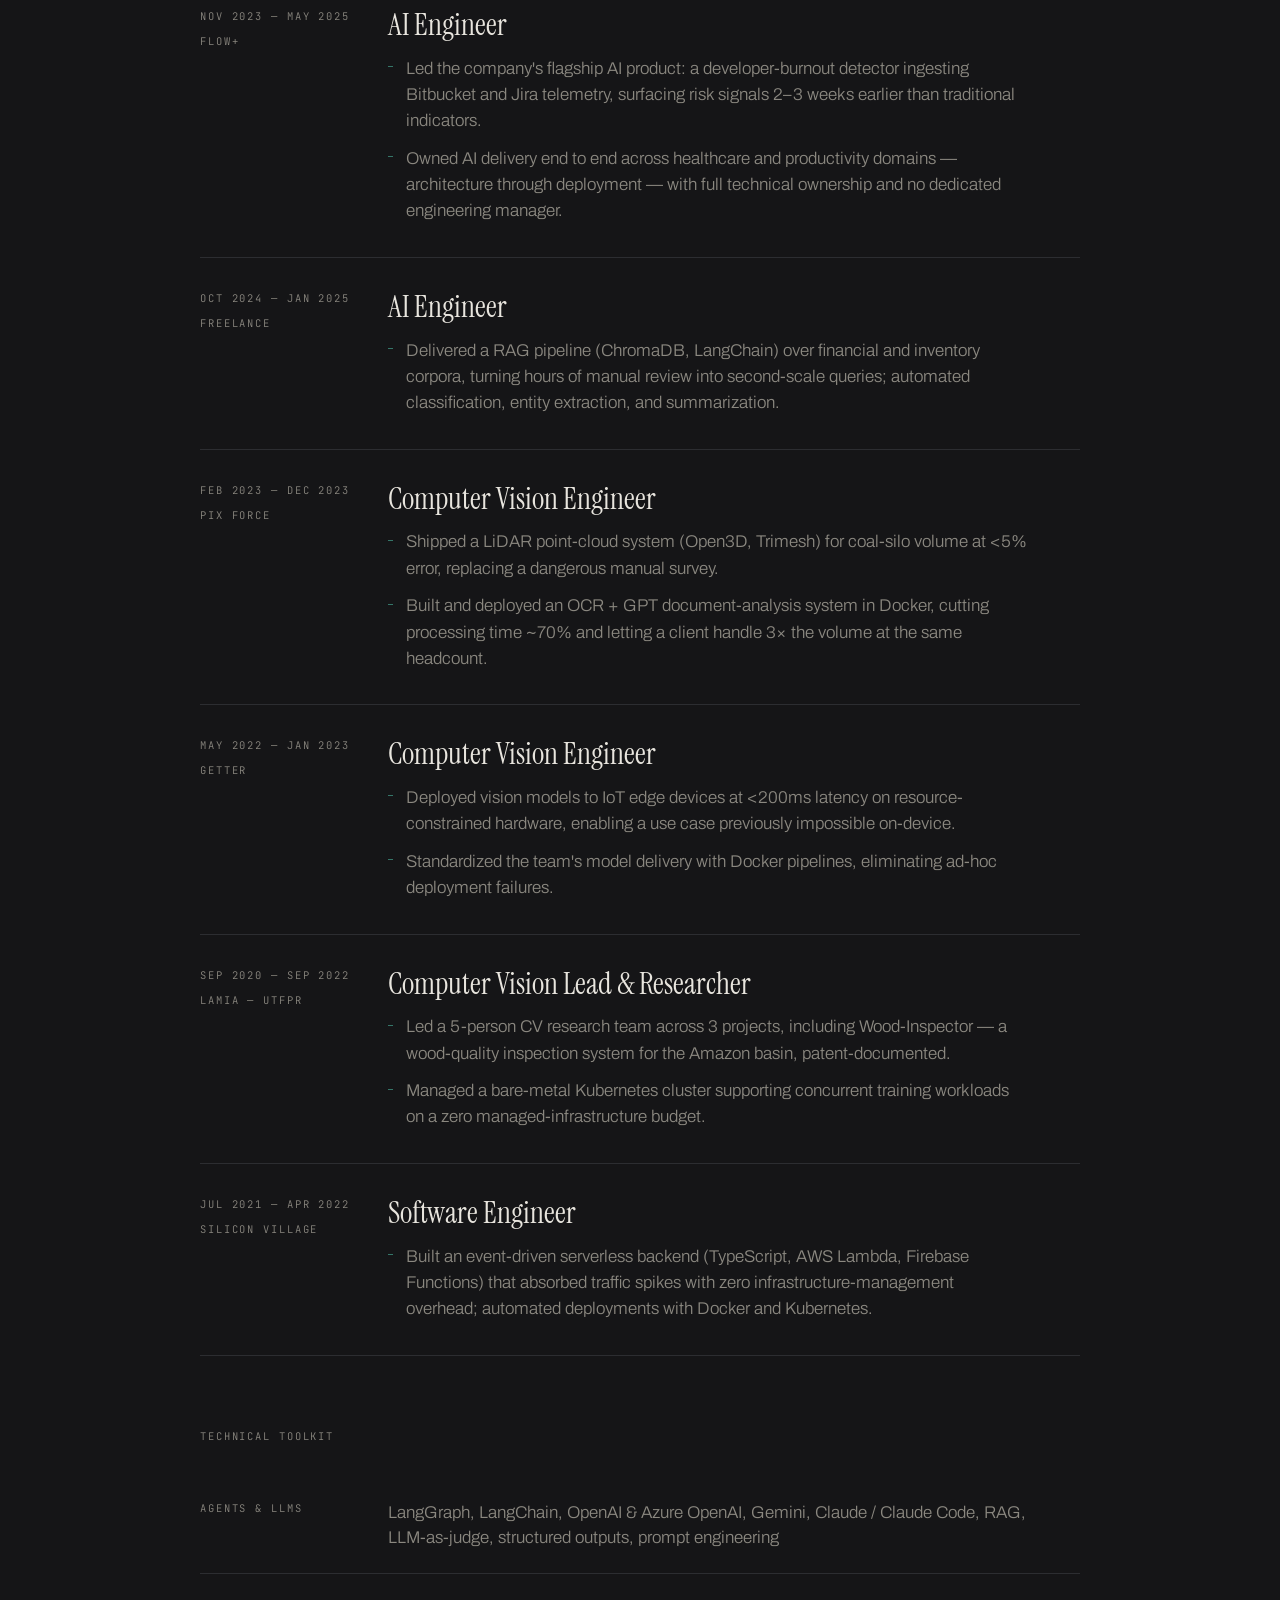
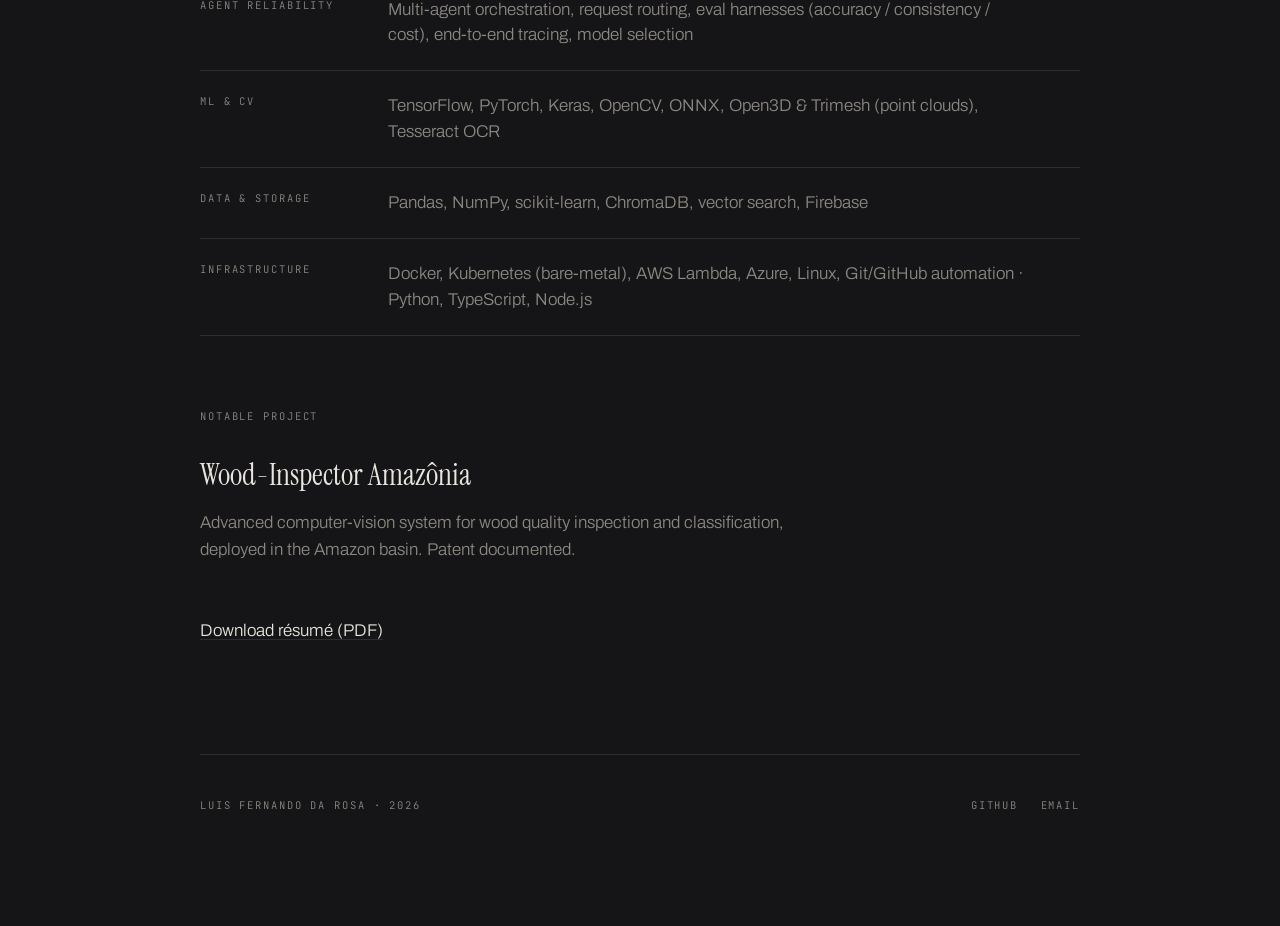
==== commit a3c0d350: "fix: make footer GitHub + Email real links, drop RSS The footer read "RSS · GitHub · Email" as inert" ====
--- a/cv.html
+++ b/cv.html
@@ -144,7 +144,10 @@
 
   <footer>
     <span class="label">Luis Fernando da Rosa · 2026</span>
-    <span class="label">RSS · GitHub · Email</span>
+    <span class="footer-links">
+      <a class="label" href="https://github.com/LuisFernandoRosa">GitHub</a>
+      <a class="label" href="mailto:luis.fer.rosa@hotmail.com">Email</a>
+    </span>
   </footer>
 </div>
 </body>
--- a/assets/css/bevel.css
+++ b/assets/css/bevel.css
@@ -79,6 +79,11 @@
 .topnav a{transition:color .45s ease}
 .topnav a:hover,.topnav a:focus-visible{color:var(--bone)}
 .topnav a[aria-current="page"]{color:var(--bone)}
+
+/* ---------- footer links ---------- */
+.footer-links{display:flex;gap:1.4rem;flex-wrap:wrap}
+.footer-links a{transition:color .45s ease}
+.footer-links a:hover,.footer-links a:focus-visible{color:var(--bone)}
 
 /* ---------- empty state ---------- */
 .empty{color:var(--muted);max-width:44ch;padding:1.4rem 0 2rem}
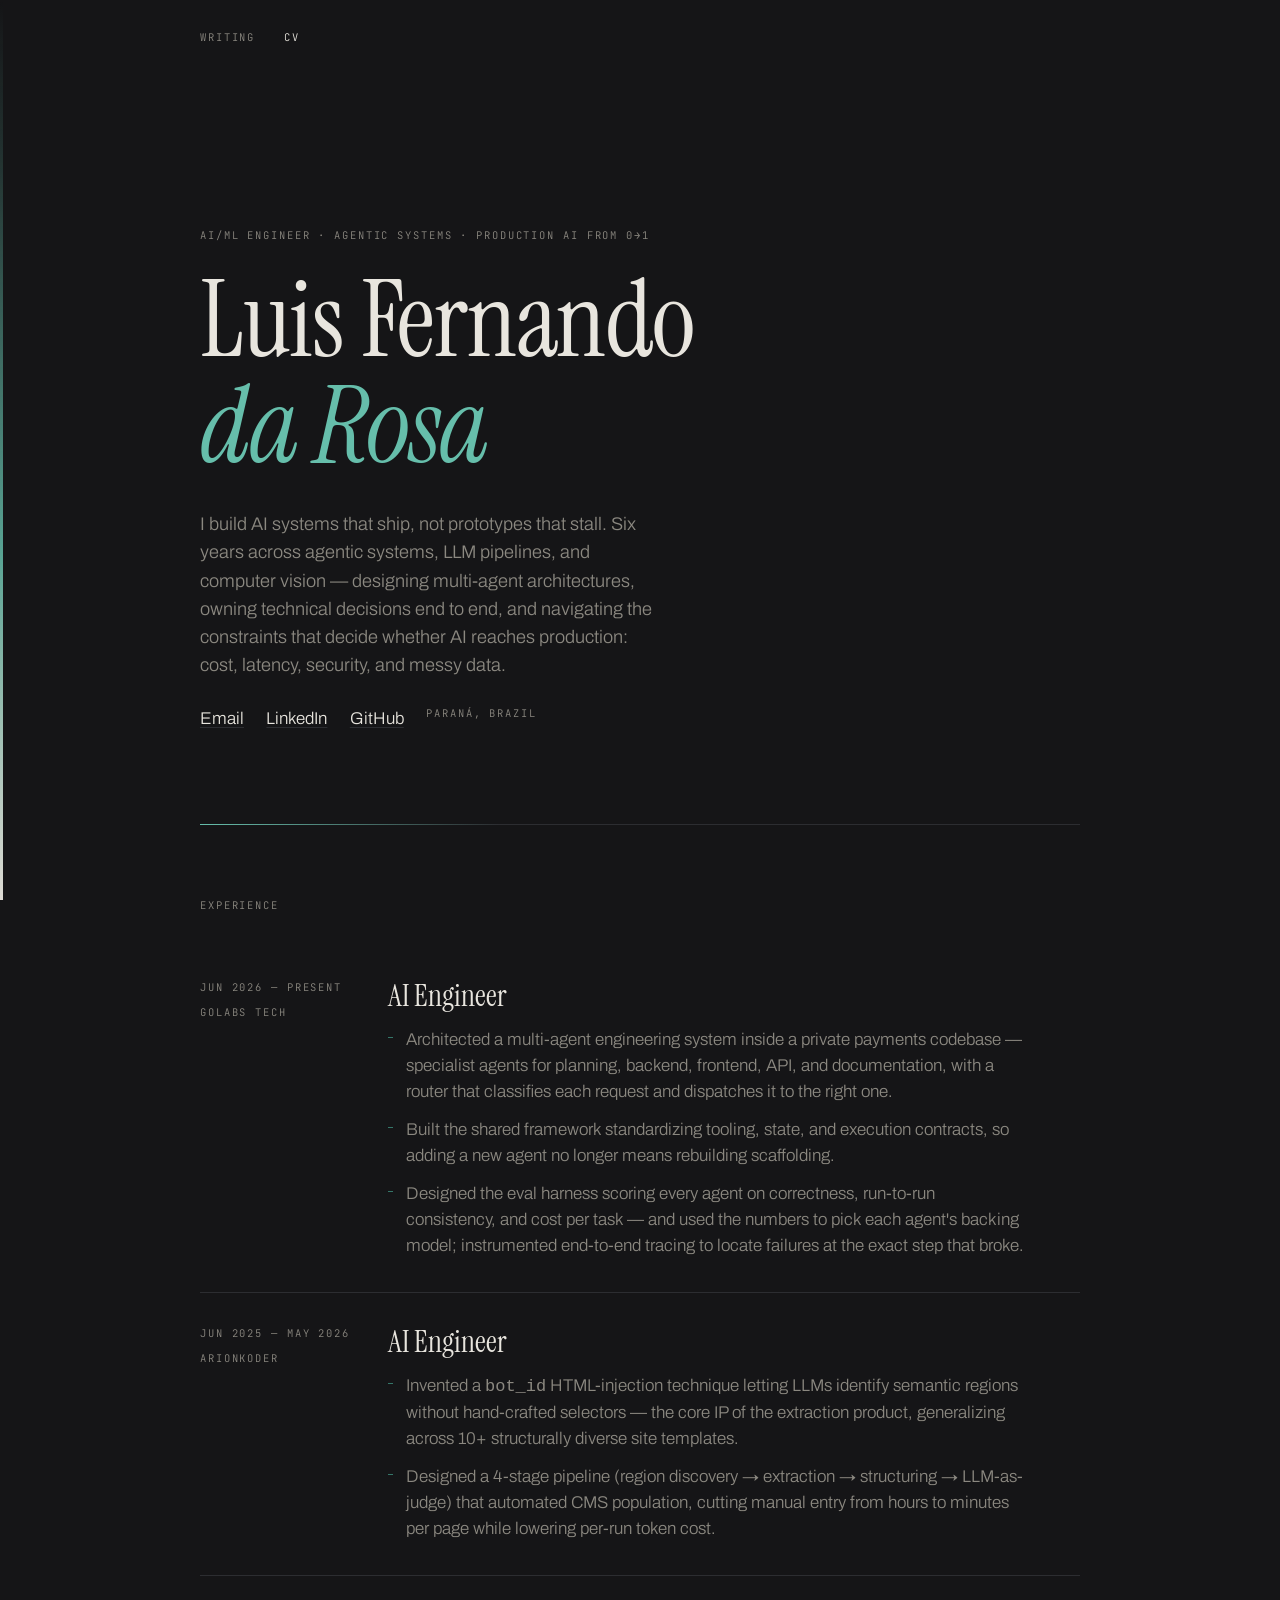
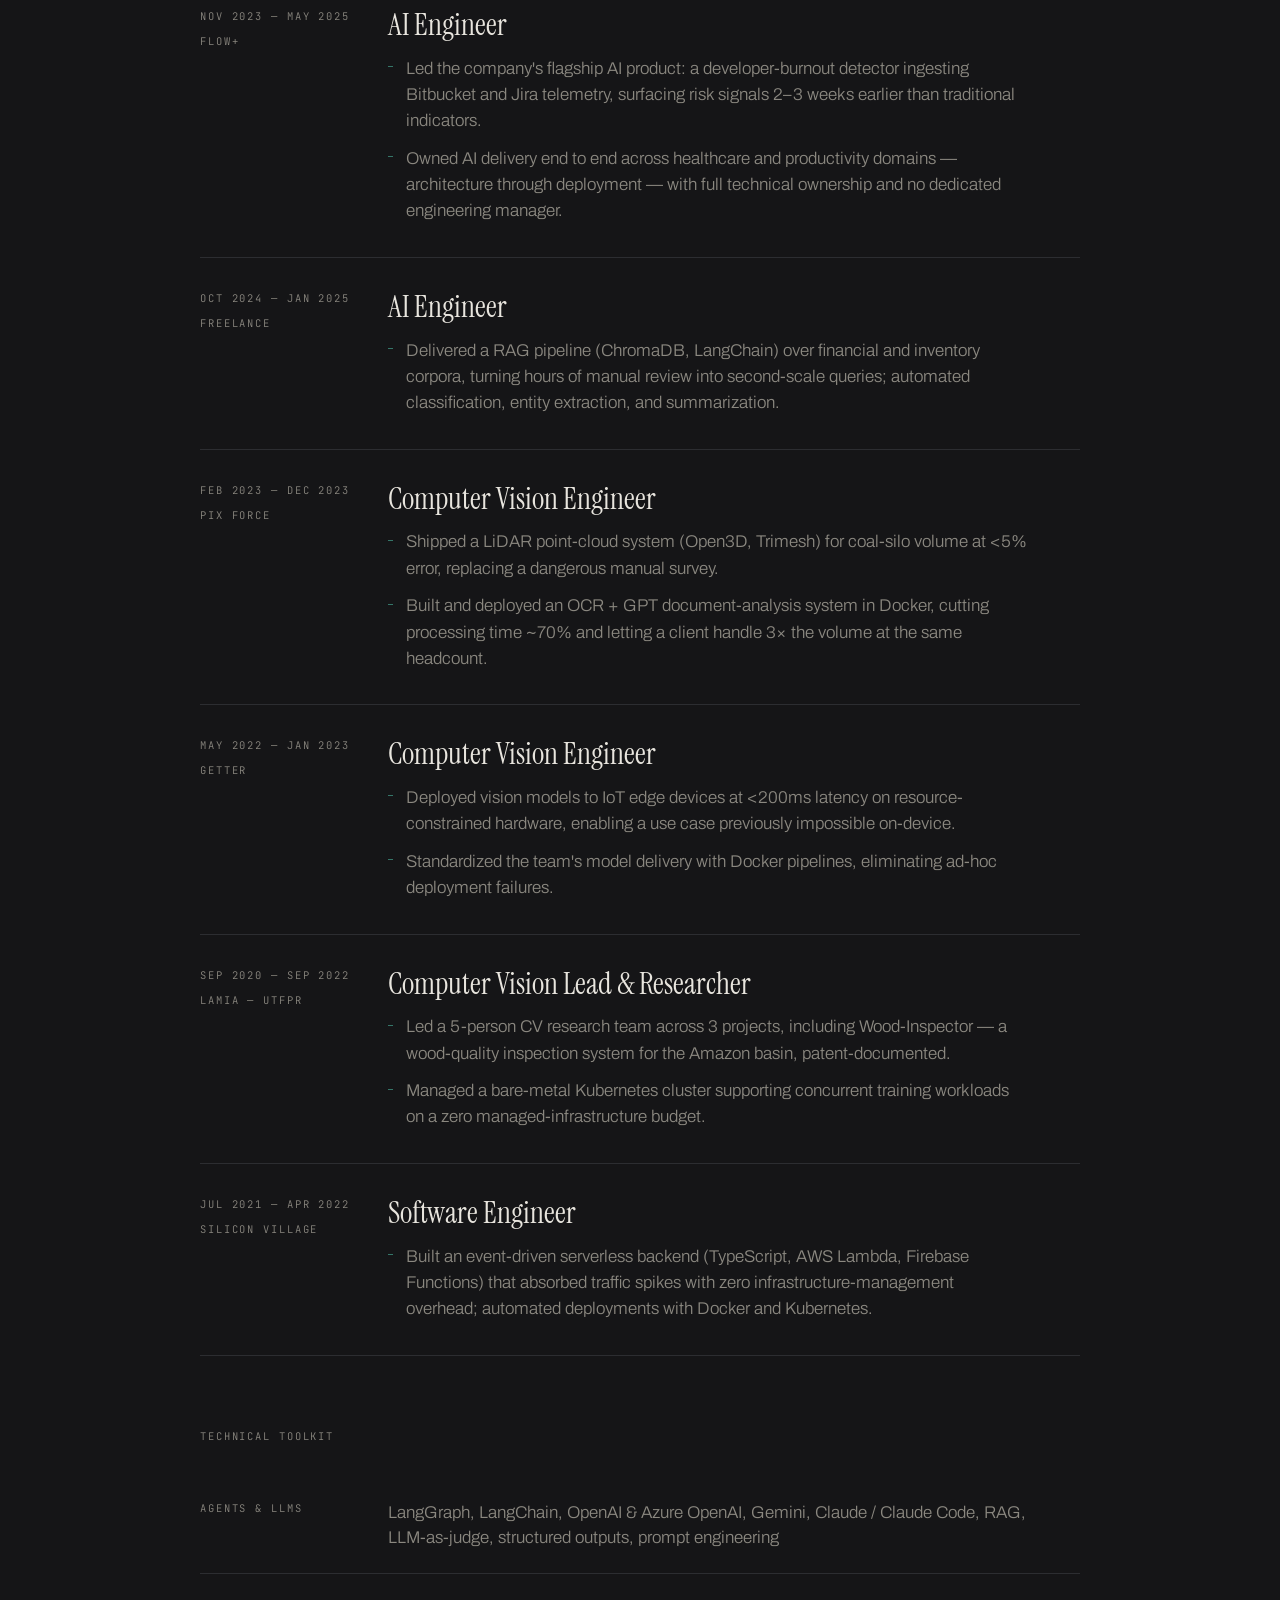
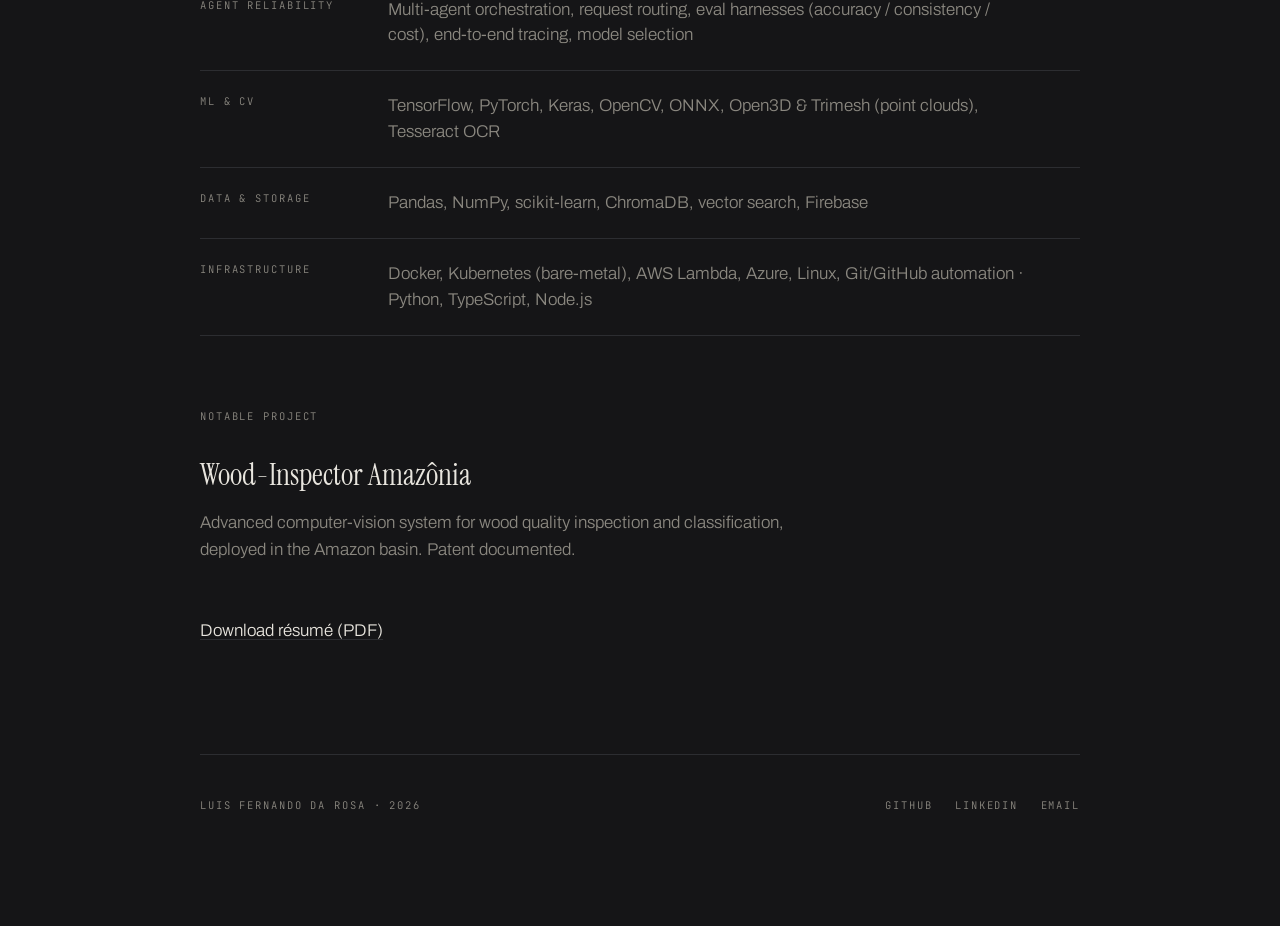
==== commit 0be69569: "feat: add LinkedIn to footer; open external links in a new tab Footer is now GitHub · LinkedIn · Ema" ====
--- a/cv.html
+++ b/cv.html
@@ -24,8 +24,8 @@
     <p class="cv-lede">I build AI systems that ship, not prototypes that stall. Six years across agentic systems, LLM pipelines, and computer vision — designing multi-agent architectures, owning technical decisions end to end, and navigating the constraints that decide whether AI reaches production: cost, latency, security, and messy data.</p>
     <div class="cv-contact">
       <a href="mailto:luis.fer.rosa@hotmail.com">Email</a>
-      <a href="https://www.linkedin.com/in/luisfernandodarosa">LinkedIn</a>
-      <a href="https://github.com/LuisFernandoRosa">GitHub</a>
+      <a href="https://www.linkedin.com/in/luisfernandodarosa" target="_blank" rel="noopener">LinkedIn</a>
+      <a href="https://github.com/LuisFernandoRosa" target="_blank" rel="noopener">GitHub</a>
       <span class="label">Paraná, Brazil</span>
     </div>
     <div class="edge-rule"></div>
@@ -138,14 +138,15 @@
     <span class="label">Notable project</span>
     <h2 class="role-title">Wood-Inspector Amazônia</h2>
     <p class="project-note">Advanced computer-vision system for wood quality inspection and classification, deployed in the Amazon basin. Patent documented.</p>
-    <p class="cv-download"><a href="assets/Luis-Fernando-Rosa-Resume.pdf">Download résumé (PDF)</a></p>
+    <p class="cv-download"><a href="assets/Luis-Fernando-Rosa-Resume.pdf" target="_blank" rel="noopener">Download résumé (PDF)</a></p>
   </section>
   </main>
 
   <footer>
     <span class="label">Luis Fernando da Rosa · 2026</span>
     <span class="footer-links">
-      <a class="label" href="https://github.com/LuisFernandoRosa">GitHub</a>
+      <a class="label" href="https://github.com/LuisFernandoRosa" target="_blank" rel="noopener">GitHub</a>
+      <a class="label" href="https://www.linkedin.com/in/luisfernandodarosa" target="_blank" rel="noopener">LinkedIn</a>
       <a class="label" href="mailto:luis.fer.rosa@hotmail.com">Email</a>
     </span>
   </footer>
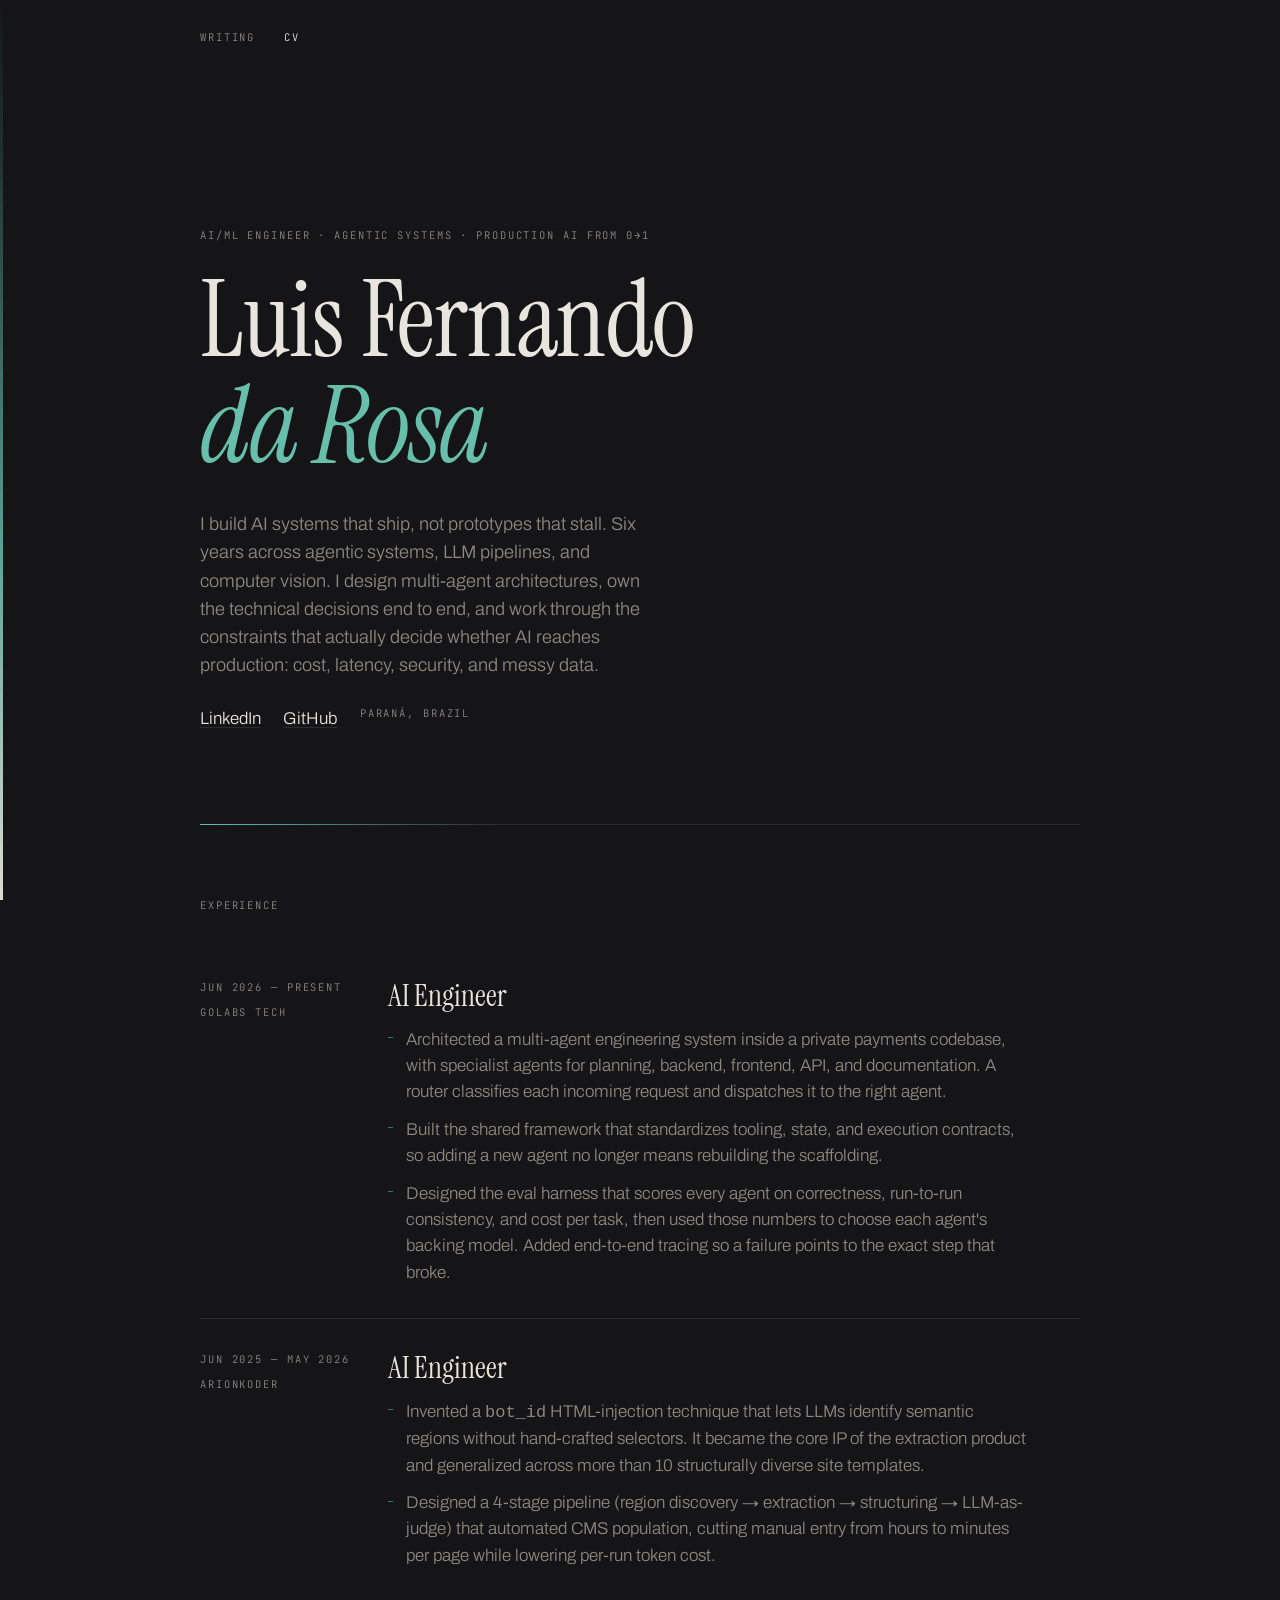
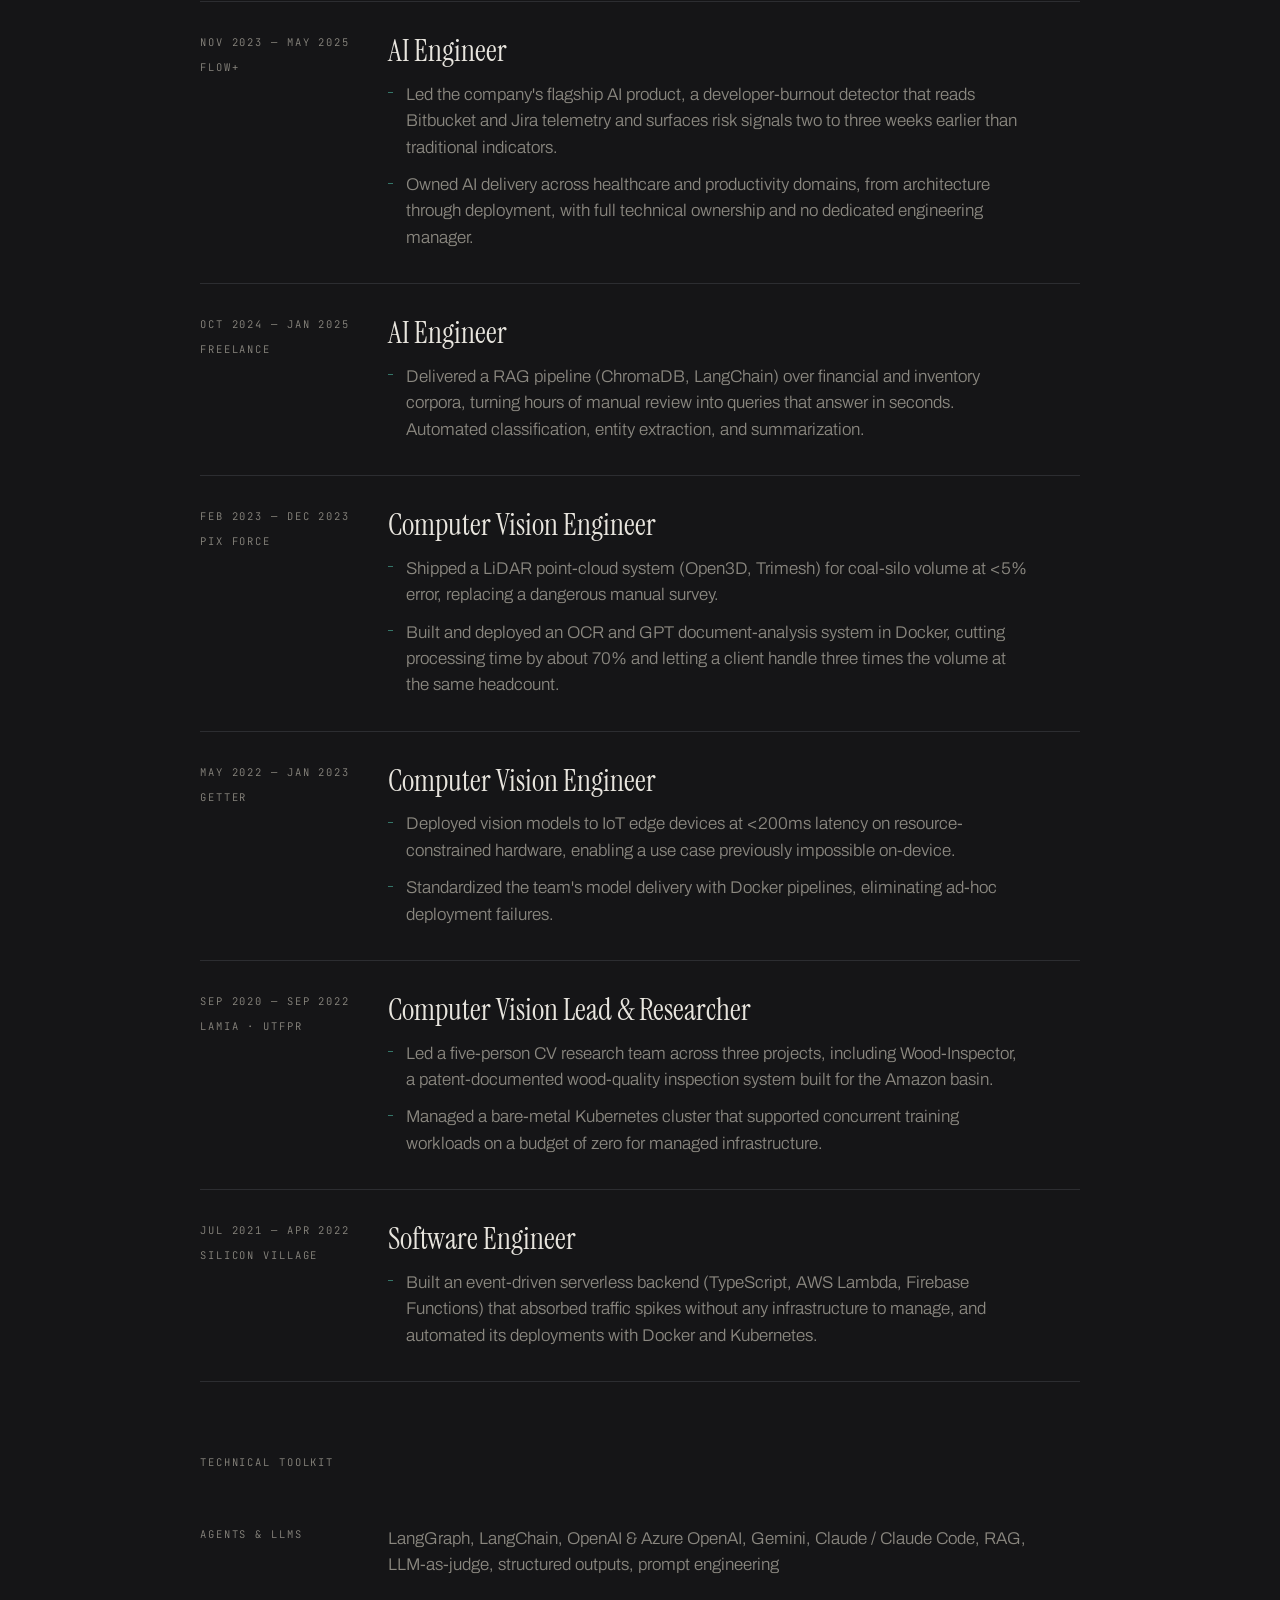
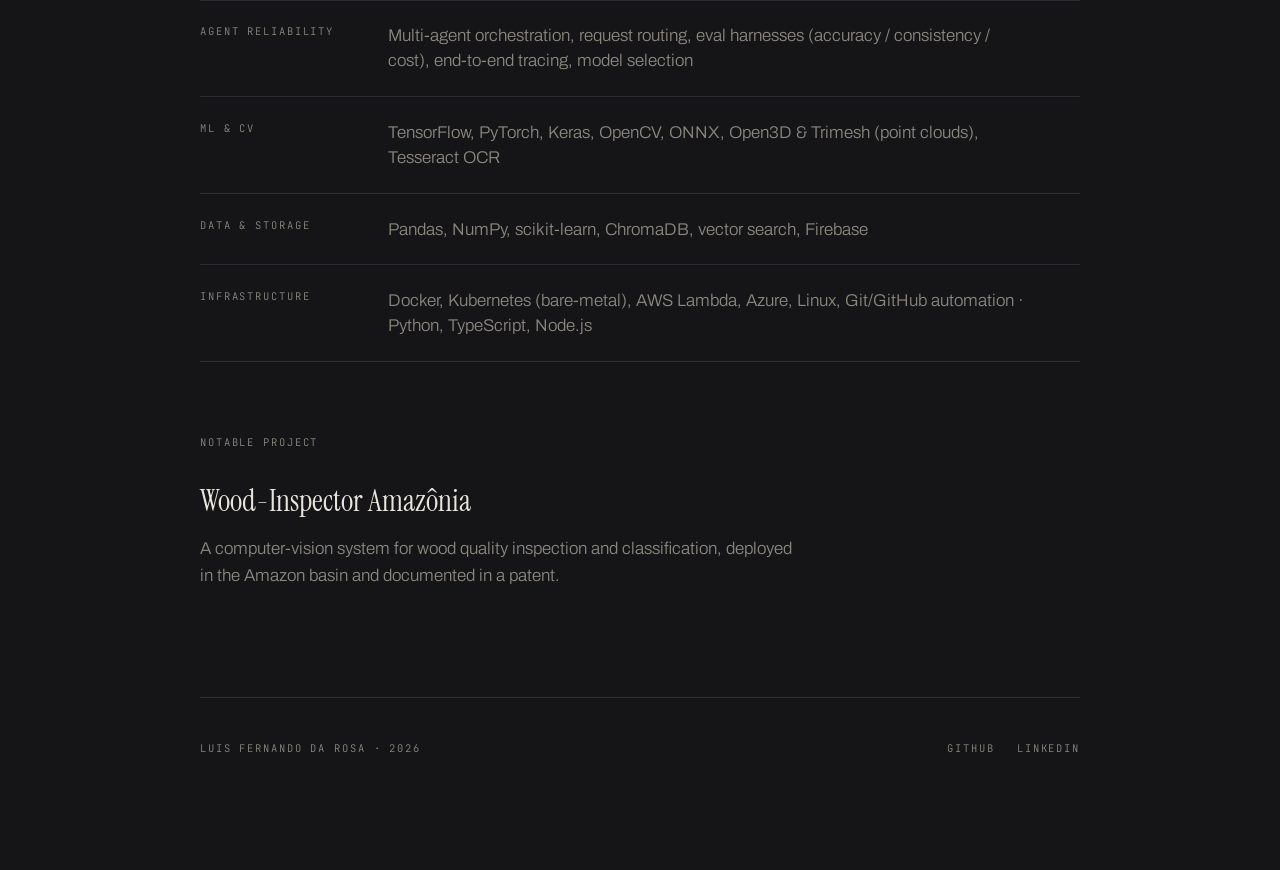
==== commit 18bd0cb0: "feat: natural-language CV, remove email, clean root link - Rewrite CV prose without em dashes; spell" ====
--- a/cv.html
+++ b/cv.html
@@ -14,16 +14,15 @@
 
 <div class="wrap">
   <nav class="topnav" aria-label="Primary">
-    <a class="label" href="index.html">Writing</a>
+    <a class="label" href="./">Writing</a>
     <a class="label" href="cv.html" aria-current="page">CV</a>
   </nav>
 
   <header class="masthead">
     <div class="label">AI/ML Engineer · Agentic Systems · Production AI from 0→1</div>
     <h1 class="namemark">Luis Fernando <em>da Rosa</em></h1>
-    <p class="cv-lede">I build AI systems that ship, not prototypes that stall. Six years across agentic systems, LLM pipelines, and computer vision — designing multi-agent architectures, owning technical decisions end to end, and navigating the constraints that decide whether AI reaches production: cost, latency, security, and messy data.</p>
+    <p class="cv-lede">I build AI systems that ship, not prototypes that stall. Six years across agentic systems, LLM pipelines, and computer vision. I design multi-agent architectures, own the technical decisions end to end, and work through the constraints that actually decide whether AI reaches production: cost, latency, security, and messy data.</p>
     <div class="cv-contact">
-      <a href="mailto:luis.fer.rosa@hotmail.com">Email</a>
       <a href="https://www.linkedin.com/in/luisfernandodarosa" target="_blank" rel="noopener">LinkedIn</a>
       <a href="https://github.com/LuisFernandoRosa" target="_blank" rel="noopener">GitHub</a>
       <span class="label">Paraná, Brazil</span>
@@ -40,9 +39,9 @@
       <div>
         <h2 class="role-title">AI Engineer</h2>
         <ul class="role-bullets">
-          <li>Architected a multi-agent engineering system inside a private payments codebase — specialist agents for planning, backend, frontend, API, and documentation, with a router that classifies each request and dispatches it to the right one.</li>
-          <li>Built the shared framework standardizing tooling, state, and execution contracts, so adding a new agent no longer means rebuilding scaffolding.</li>
-          <li>Designed the eval harness scoring every agent on correctness, run-to-run consistency, and cost per task — and used the numbers to pick each agent's backing model; instrumented end-to-end tracing to locate failures at the exact step that broke.</li>
+          <li>Architected a multi-agent engineering system inside a private payments codebase, with specialist agents for planning, backend, frontend, API, and documentation. A router classifies each incoming request and dispatches it to the right agent.</li>
+          <li>Built the shared framework that standardizes tooling, state, and execution contracts, so adding a new agent no longer means rebuilding the scaffolding.</li>
+          <li>Designed the eval harness that scores every agent on correctness, run-to-run consistency, and cost per task, then used those numbers to choose each agent's backing model. Added end-to-end tracing so a failure points to the exact step that broke.</li>
         </ul>
       </div>
     </div>
@@ -52,7 +51,7 @@
       <div>
         <h2 class="role-title">AI Engineer</h2>
         <ul class="role-bullets">
-          <li>Invented a <code>bot_id</code> HTML-injection technique letting LLMs identify semantic regions without hand-crafted selectors — the core IP of the extraction product, generalizing across 10+ structurally diverse site templates.</li>
+          <li>Invented a <code>bot_id</code> HTML-injection technique that lets LLMs identify semantic regions without hand-crafted selectors. It became the core IP of the extraction product and generalized across more than 10 structurally diverse site templates.</li>
           <li>Designed a 4-stage pipeline (region discovery → extraction → structuring → LLM-as-judge) that automated CMS population, cutting manual entry from hours to minutes per page while lowering per-run token cost.</li>
         </ul>
       </div>
@@ -63,8 +62,8 @@
       <div>
         <h2 class="role-title">AI Engineer</h2>
         <ul class="role-bullets">
-          <li>Led the company's flagship AI product: a developer-burnout detector ingesting Bitbucket and Jira telemetry, surfacing risk signals 2–3 weeks earlier than traditional indicators.</li>
-          <li>Owned AI delivery end to end across healthcare and productivity domains — architecture through deployment — with full technical ownership and no dedicated engineering manager.</li>
+          <li>Led the company's flagship AI product, a developer-burnout detector that reads Bitbucket and Jira telemetry and surfaces risk signals two to three weeks earlier than traditional indicators.</li>
+          <li>Owned AI delivery across healthcare and productivity domains, from architecture through deployment, with full technical ownership and no dedicated engineering manager.</li>
         </ul>
       </div>
     </div>
@@ -74,7 +73,7 @@
       <div>
         <h2 class="role-title">AI Engineer</h2>
         <ul class="role-bullets">
-          <li>Delivered a RAG pipeline (ChromaDB, LangChain) over financial and inventory corpora, turning hours of manual review into second-scale queries; automated classification, entity extraction, and summarization.</li>
+          <li>Delivered a RAG pipeline (ChromaDB, LangChain) over financial and inventory corpora, turning hours of manual review into queries that answer in seconds. Automated classification, entity extraction, and summarization.</li>
         </ul>
       </div>
     </div>
@@ -85,7 +84,7 @@
         <h2 class="role-title">Computer Vision Engineer</h2>
         <ul class="role-bullets">
           <li>Shipped a LiDAR point-cloud system (Open3D, Trimesh) for coal-silo volume at &lt;5% error, replacing a dangerous manual survey.</li>
-          <li>Built and deployed an OCR + GPT document-analysis system in Docker, cutting processing time ~70% and letting a client handle 3× the volume at the same headcount.</li>
+          <li>Built and deployed an OCR and GPT document-analysis system in Docker, cutting processing time by about 70% and letting a client handle three times the volume at the same headcount.</li>
         </ul>
       </div>
     </div>
@@ -102,12 +101,12 @@
     </div>
 
     <div class="role">
-      <div class="role-side"><span class="label">Sep 2020 — Sep 2022</span><span class="label">LAMIA — UTFPR</span></div>
+      <div class="role-side"><span class="label">Sep 2020 — Sep 2022</span><span class="label">LAMIA · UTFPR</span></div>
       <div>
         <h2 class="role-title">Computer Vision Lead &amp; Researcher</h2>
         <ul class="role-bullets">
-          <li>Led a 5-person CV research team across 3 projects, including Wood-Inspector — a wood-quality inspection system for the Amazon basin, patent-documented.</li>
-          <li>Managed a bare-metal Kubernetes cluster supporting concurrent training workloads on a zero managed-infrastructure budget.</li>
+          <li>Led a five-person CV research team across three projects, including Wood-Inspector, a patent-documented wood-quality inspection system built for the Amazon basin.</li>
+          <li>Managed a bare-metal Kubernetes cluster that supported concurrent training workloads on a budget of zero for managed infrastructure.</li>
         </ul>
       </div>
     </div>
@@ -117,7 +116,7 @@
       <div>
         <h2 class="role-title">Software Engineer</h2>
         <ul class="role-bullets">
-          <li>Built an event-driven serverless backend (TypeScript, AWS Lambda, Firebase Functions) that absorbed traffic spikes with zero infrastructure-management overhead; automated deployments with Docker and Kubernetes.</li>
+          <li>Built an event-driven serverless backend (TypeScript, AWS Lambda, Firebase Functions) that absorbed traffic spikes without any infrastructure to manage, and automated its deployments with Docker and Kubernetes.</li>
         </ul>
       </div>
     </div>
@@ -137,8 +136,7 @@
   <section class="cv-section" aria-label="Notable project">
     <span class="label">Notable project</span>
     <h2 class="role-title">Wood-Inspector Amazônia</h2>
-    <p class="project-note">Advanced computer-vision system for wood quality inspection and classification, deployed in the Amazon basin. Patent documented.</p>
-    <p class="cv-download"><a href="assets/Luis-Fernando-Rosa-Resume.pdf" target="_blank" rel="noopener">Download résumé (PDF)</a></p>
+    <p class="project-note">A computer-vision system for wood quality inspection and classification, deployed in the Amazon basin and documented in a patent.</p>
   </section>
   </main>
 
@@ -147,7 +145,6 @@
     <span class="footer-links">
       <a class="label" href="https://github.com/LuisFernandoRosa" target="_blank" rel="noopener">GitHub</a>
       <a class="label" href="https://www.linkedin.com/in/luisfernandodarosa" target="_blank" rel="noopener">LinkedIn</a>
-      <a class="label" href="mailto:luis.fer.rosa@hotmail.com">Email</a>
     </span>
   </footer>
 </div>
